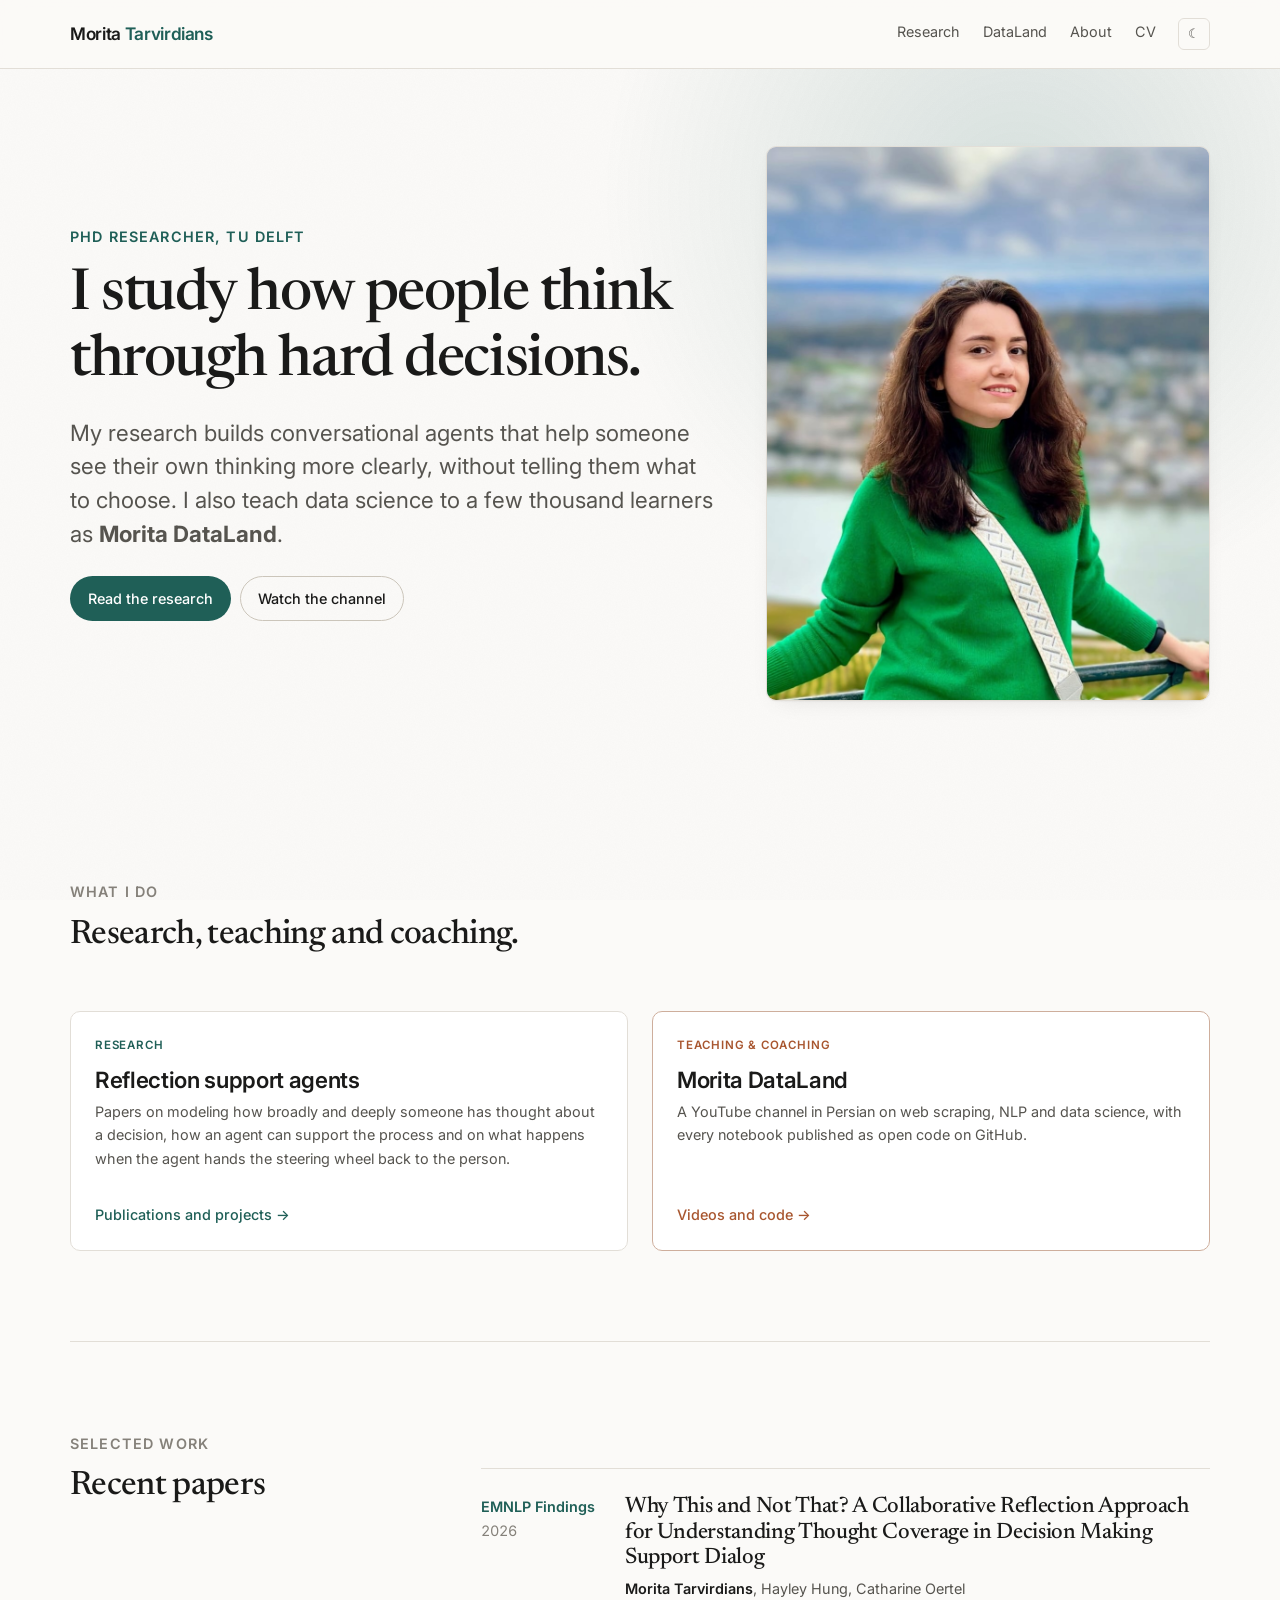
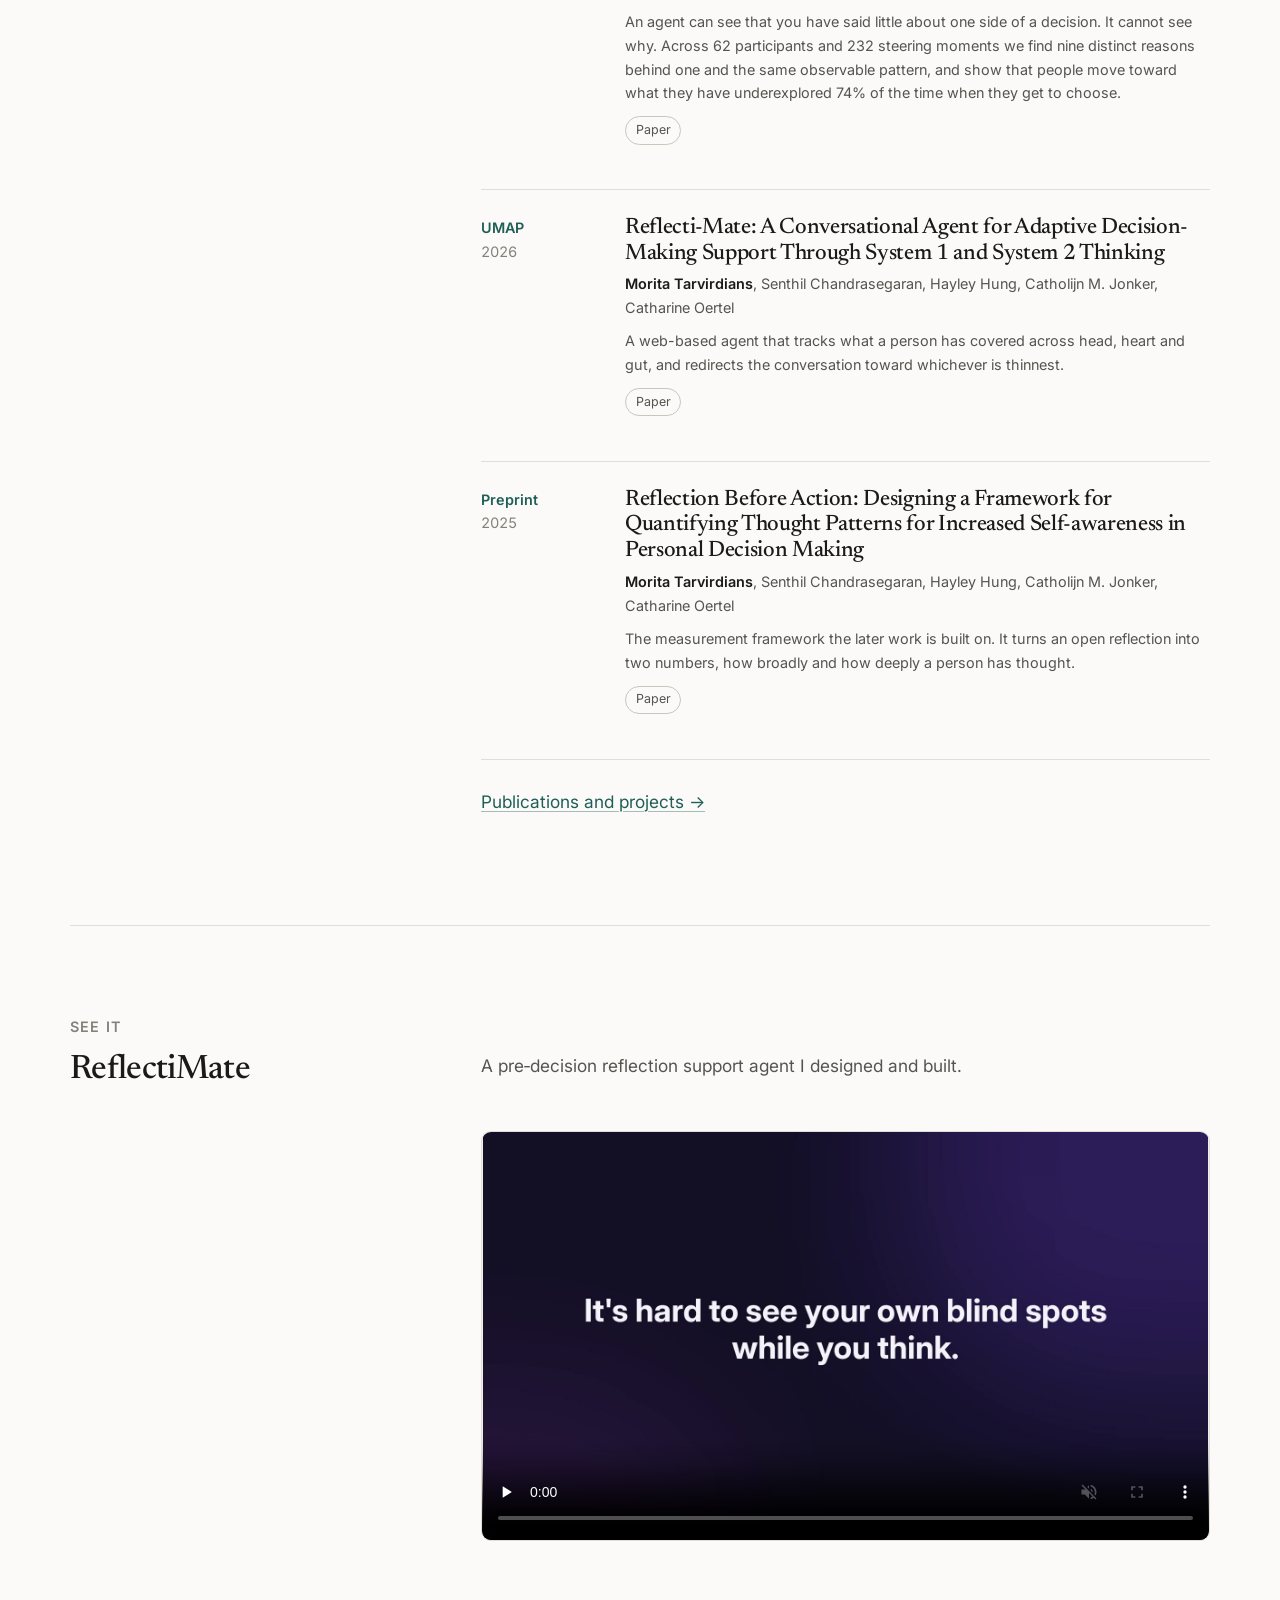
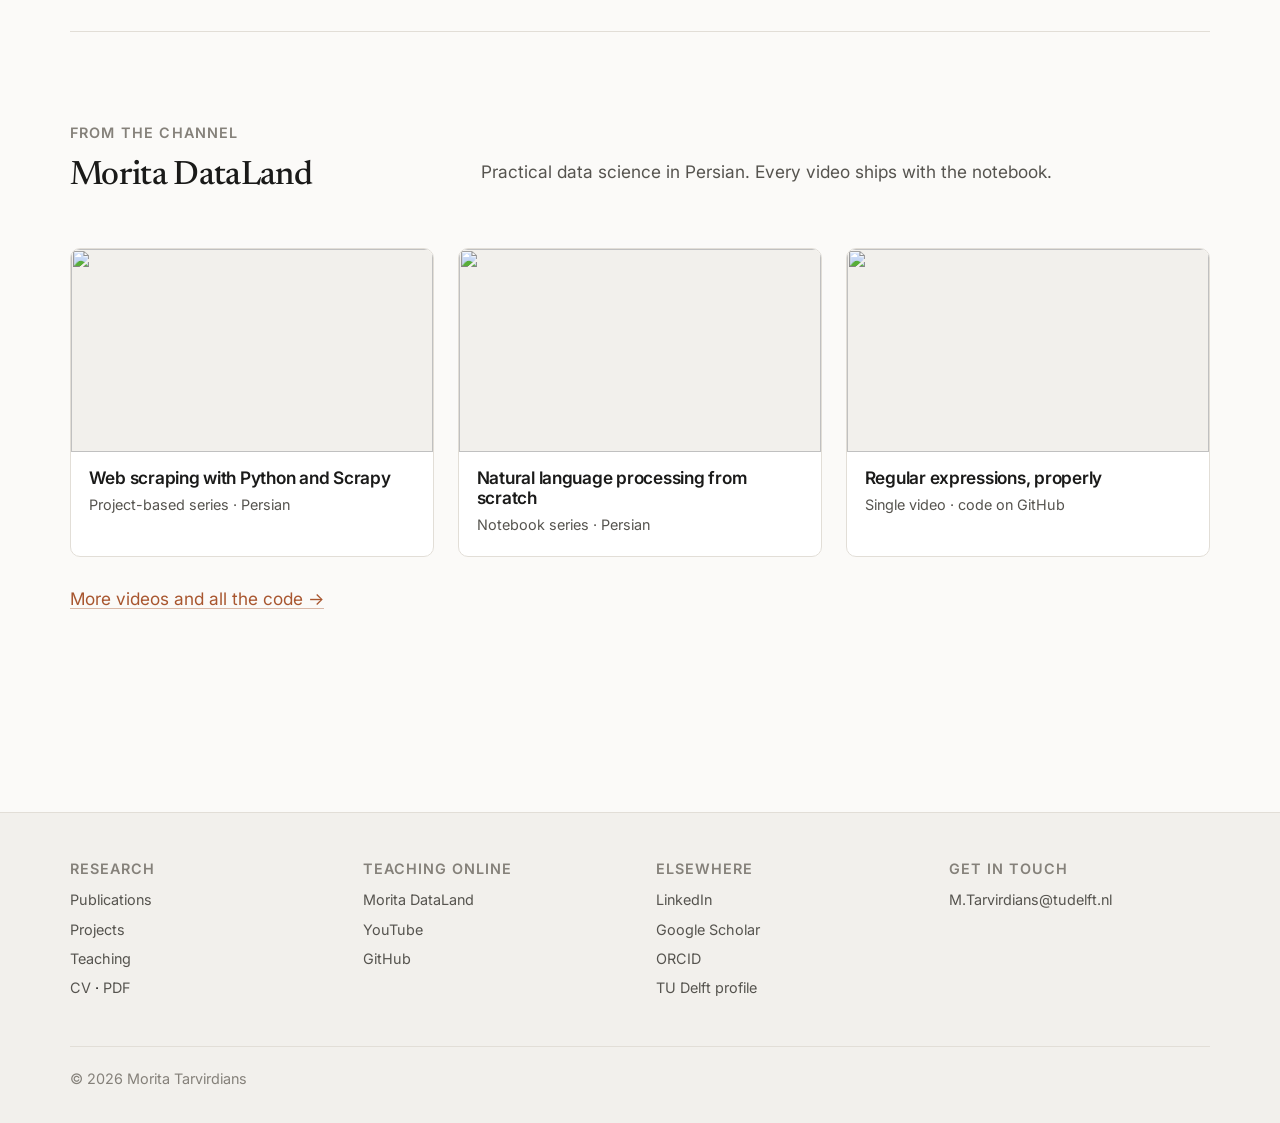
==== index.html @ df9be3af "fixed issues" ====
<!doctype html>
<html lang="en">
<head>
<meta charset="utf-8">
<meta name="viewport" content="width=device-width, initial-scale=1">
<title>Morita Tarvirdians — Researcher on AI and human reflection</title>
<meta name="description" content="Morita Tarvirdians is a PhD researcher at TU Delft studying how conversational AI can help people think through high-stakes personal decisions. She also teaches data science on YouTube as Morita DataLand.">
<link rel="canonical" href="https://moritatarvirdians.com/">
<meta name="theme-color" content="#1f5f57" media="(prefers-color-scheme: light)">
<meta name="theme-color" content="#14161a" media="(prefers-color-scheme: dark)">

<meta property="og:type" content="website">
<meta property="og:site_name" content="Morita Tarvirdians">
<meta property="og:title" content="Morita Tarvirdians — Researcher on AI and human reflection">
<meta property="og:description" content="PhD researcher at TU Delft on conversational AI for high-stakes personal decisions. Data science teacher on YouTube as Morita DataLand.">
<meta property="og:url" content="https://moritatarvirdians.com/">
<meta property="og:image" content="https://moritatarvirdians.com/assets/img/og-card.jpg">
<meta property="og:image:alt" content="Morita Tarvirdians">
<meta name="twitter:card" content="summary_large_image">
<meta name="twitter:site" content="@MDataland">

<link rel="preconnect" href="https://fonts.googleapis.com">
<link rel="preconnect" href="https://fonts.gstatic.com" crossorigin>
<link href="https://fonts.googleapis.com/css2?family=Inter:wght@400;500;600&family=Newsreader:ital,opsz,wght@0,6..72,400;0,6..72,500;1,6..72,400&display=swap" rel="stylesheet">
<link rel="stylesheet" href="/assets/css/style.css">
<link rel="icon" href="/assets/img/favicon.svg?v=3" type="image/svg+xml">
<!-- <link rel="alternate" type="application/rss+xml" title="Writing — Morita Tarvirdians" href="/feed.xml"> -->

<script type="application/ld+json">
{
  "@context": "https://schema.org",
  "@graph": [
    {
      "@type": "Person",
      "@id": "https://moritatarvirdians.com/#person",
      "name": "Morita Tarvirdians",
      "alternateName": ["Morita DataLand", "M. Tarvirdians"],
      "url": "https://moritatarvirdians.com/",
      "image": "https://moritatarvirdians.com/assets/img/portrait.jpg",
      "email": "mailto:M.Tarvirdians@tudelft.nl",
      "jobTitle": "PhD Researcher in Interactive Intelligence",
      "description": "PhD researcher at TU Delft studying how conversational AI can support human reflection during high-stakes personal decisions, and creator of the Morita DataLand data science channel.",
      "knowsAbout": [
        "Conversational agents",
        "Human-AI interaction",
        "Reflection support systems",
        "Decision-making support",
        "Natural language processing",
        "Affective computing",
        "Hybrid intelligence",
        "Data science education"
      ],
      "knowsLanguage": ["en", "fa", "hy", "tr", "nl"],
      "worksFor": {
        "@type": "CollegeOrUniversity",
        "name": "Delft University of Technology",
        "alternateName": "TU Delft",
        "url": "https://www.tudelft.nl/"
      },
      "affiliation": {
        "@type": "Organization",
        "name": "Hybrid Intelligence Centre",
        "url": "https://www.hybrid-intelligence-centre.nl/"
      },
      "alumniOf": [
        { "@type": "CollegeOrUniversity", "name": "University of Tabriz", "url": "https://www.tabrizu.ac.ir/en" }
      ],
      "sameAs": [
        "https://www.youtube.com/@MoritaDataLand",
        "https://github.com/MoritaDataLand",
        "https://nl.linkedin.com/in/morita-tarvirdians",
        "https://research.tudelft.nl/en/persons/morita-tarvirdians/",
        "https://www.hybrid-intelligence-centre.nl/who-is-who/morita-tarvirdians/",
        "https://arxiv.org/a/tarvirdians_m_1"
      ]
    },
    {
      "@type": "WebSite",
      "@id": "https://moritatarvirdians.com/#website",
      "url": "https://moritatarvirdians.com/",
      "name": "Morita Tarvirdians",
      "inLanguage": "en",
      "publisher": { "@id": "https://moritatarvirdians.com/#person" }
    },
    {
      "@type": "WebPage",
      "@id": "https://moritatarvirdians.com/#webpage",
      "url": "https://moritatarvirdians.com/",
      "name": "Morita Tarvirdians — Researcher on AI and human reflection",
      "isPartOf": { "@id": "https://moritatarvirdians.com/#website" },
      "about": { "@id": "https://moritatarvirdians.com/#person" }
    }
  ]
}
</script>
<script type="application/ld+json">
{
  "@context": "https://schema.org",
  "@type": "VideoObject",
  "name": "ReflectiMate: an agent that asks why, before it changes direction",
  "description": "A 72-second silent explainer. ReflectiMate notices which side of a decision a person has covered, asks what the gap means, and lets them choose where the conversation goes next.",
  "thumbnailUrl": "https://moritatarvirdians.com/assets/img/poster-icai-story.jpg",
  "contentUrl": "https://moritatarvirdians.com/assets/video/reflectimate-story.mp4",
  "uploadDate": "2026-11-13",
  "duration": "PT1M12S",
  "creator": { "@id": "https://moritatarvirdians.com/#person" }
}
</script>
</head>
<body>
<!-- #header -->
<a class="skip" href="#main">Skip to content</a>
<header class="site-head">
  <div class="wrap site-head__inner">
    <a class="brand notranslate" href="/" translate="no">Morita <span>Tarvirdians</span></a>
    <nav class="nav" aria-label="Primary">
      <a href="/research.html">Research</a>
      <a href="/videos.html">DataLand</a>
      <!-- <a href="/writing/">Writing</a> -->
      <!-- <a href="/coaching.html">Coaching</a> -->
      <a href="/about.html">About</a>
      <a href="/cv.html">CV</a>
    </nav>
    <!-- Language switcher (Google Translate), off until the translations are good enough.
    <div class="lang notranslate" role="group" aria-label="Language" translate="no">
      <button type="button" data-lang="en" lang="en" aria-pressed="true">EN</button>
      <button type="button" data-lang="fa" lang="fa" aria-pressed="false" title="فارسی (ترجمهٔ خودکار)">فا</button>
      <button type="button" data-lang="hy" lang="hy" aria-pressed="false" title="Հայերեն (ավտոմատ թարգմանություն)">Հայ</button>
    </div>
    <div id="gt" hidden></div>
    -->
    <button class="theme-toggle" type="button" aria-label="Switch theme">☾</button>
  </div>
</header>
<!-- /#header -->

<main id="main">

  <!-- ===== Hero ===== -->
  <section class="hero">
    <div class="wrap hero__grid">
      <div>
        <p class="eyebrow">PhD researcher, TU Delft</p>
        <h1>I study how people think through hard decisions.</h1>
        <p class="lede">
          My research builds conversational agents that help someone see their own thinking more clearly,
          without telling them what to choose. I also teach data science to a few thousand learners as
          <strong>Morita DataLand</strong>.
        </p>
        <div class="btn-row">
          <a class="btn btn--primary" href="/research.html">Read the research</a>
          <a class="btn btn--ghost" href="/videos.html">Watch the channel</a>
        </div>
      </div>
      <div class="portrait">
        <img src="/assets/img/portrait.jpg" alt="Morita Tarvirdians" width="1200" height="1500">
      </div>
    </div>
  </section>

  
  <!-- ===== Three strands ===== -->
  <section class="section wrap">
    <p class="kicker">What I do</p>
    <h2 class="prose">Research, teaching and coaching.</h2>
    <!-- <p class="prose muted">
      Research, teaching and coaching.
    </p> -->
    <div class="grid grid-3" style="margin-top:2.5rem">

      <article class="card">
        <p class="card__tag">Research</p>
        <h3>Reflection support agents</h3>
        <p>
          Papers on modeling how broadly and deeply someone has thought about a decision, how an agent can support the process and on what
          happens when the agent hands the steering wheel back to the person. 
        </p>
        <a class="card__link" href="/research.html">Publications and projects</a>
      </article>

      <article class="card card--warm tone-warm">
        <p class="card__tag">Teaching & Coaching</p>
        <h3>Morita DataLand</h3>
        <p>
          A YouTube channel in Persian on web scraping, NLP and data science,
          with every notebook published as open code on GitHub.
        </p>
        <a class="card__link" href="/videos.html">Videos and code</a>
      </article>

      <!-- <article class="card card--warm">
        <p class="card__tag">Coming in 2027</p>
        <h3>Reflective decision coaching</h3>
        <p>
          One-to-one work with people facing a decision that matters, using the same structure my research
          formalised. Currently taking names for a small first cohort.
        </p>
        <a class="card__link" href="/coaching.html">See what it is</a>
      </article> -->

    </div>
  </section>

  <!-- ===== Selected work ===== -->
  <section class="section wrap">
    <p class="kicker">Selected work</p>
    <h2 class="prose">Recent papers</h2>
    <ul class="pub-list" style="margin-top:2rem">

      <li class="pub">
        <div class="pub__meta"><span class="pub__venue">EMNLP Findings</span>2026</div>
        <div>
          <h3 class="pub__title"><a href="https://arxiv.org/abs/2608.17054">Why This and Not That? A Collaborative Reflection Approach for Understanding Thought Coverage in Decision Making Support Dialog</a></h3>
          <p class="pub__authors"><b>Morita Tarvirdians</b>, Hayley Hung, Catharine Oertel</p>
          <p class="pub__note">
            An agent can see that you have said little about one side of a decision. It cannot see why.
            Across 62 participants and 232 steering moments we find nine distinct reasons behind one and the
            same observable pattern, and show that people move toward what they have underexplored 74% of the
            time when they get to choose.
          </p>
          <p class="pub__links">
            <a class="chip" href="https://arxiv.org/abs/2608.17054">Paper</a>
            <!-- <a class="chip" href="#">PDF</a>
            <a class="chip" href="#">BibTeX</a> -->
          </p>
        </div>
      </li>

      <li class="pub">
        <div class="pub__meta"><span class="pub__venue">UMAP</span>2026</div>
        <div>
          <h3 class="pub__title"><a href="https://doi.org/10.1145/3774935.3806176">Reflecti-Mate: A Conversational Agent for Adaptive Decision-Making Support Through System 1 and System 2 Thinking</a></h3>
          <p class="pub__authors"><b>Morita Tarvirdians</b>, Senthil Chandrasegaran, Hayley Hung, Catholijn M. Jonker, Catharine Oertel</p>
          <p class="pub__note">
            A web-based agent that tracks what a person has covered across head, heart and gut, and redirects
            the conversation toward whichever is thinnest.
          </p>
          <p class="pub__links">
            <!-- <a class="chip" href="https://arxiv.org/abs/2605.22509">arXiv</a> -->
            <a class="chip" href="https://doi.org/10.1145/3774935.3806176">Paper</a>
            <!-- <a class="chip" href="https://research.tudelft.nl/en/publications/reflecti-mate-a-conversational-agent-for-adaptive-decision-making/">TU Delft</a>
            <a class="chip" href="#">BibTeX</a> -->
          </p>
        </div>
      </li>

      <li class="pub">
        <div class="pub__meta"><span class="pub__venue">Preprint</span>2025</div>
        <div>
          <h3 class="pub__title"><a href="https://arxiv.org/abs/2510.04364">Reflection Before Action: Designing a Framework for Quantifying Thought Patterns for Increased Self-awareness in Personal Decision Making</a></h3>
          <p class="pub__authors"><b>Morita Tarvirdians</b>, Senthil Chandrasegaran, Hayley Hung, Catholijn M. Jonker, Catharine Oertel</p>
          <p class="pub__note">
            The measurement framework the later work is built on. It turns an open reflection into two numbers,
            how broadly and how deeply a person has thought.
          </p>
          <p class="pub__links">
            <a class="chip" href="https://arxiv.org/abs/2510.04364">Paper</a>
            <!-- <a class="chip" href="https://www.alphaxiv.org/overview/2510.04364v1">Overview</a> -->
          </p>
        </div>
      </li>

    </ul>
    <p style="margin-top:1.75rem"><a href="/research.html">Publications and projects &rarr;</a></p>
  </section>

  <!-- ===== See it ===== -->
  <section class="section wrap">
    <p class="kicker">See it</p>
    <h2 class="prose">ReflectiMate</h2>
    <p class="prose muted">A pre&#8209;decision reflection support agent I designed and built.</p>
    <!-- <p class="prose muted">Seventy seconds, no sound needed.</p> -->
    <figure style="margin-top:2rem">
      <video src="/assets/video/reflectimate-story.mp4" poster="/assets/img/poster-icai-story.jpg" controls muted loop playsinline preload="none" style="width:100%;border-radius:var(--radius);border:1px solid var(--rule);display:block">
        Your browser cannot play this video.
      </video>
      <!-- <figcaption class="small muted" style="margin-top:.8rem">
        ReflectiMate notices which side of a decision you have covered, asks you what the gap means, and
        lets you choose where the conversation goes next. Silent, with on-screen text.
      </figcaption> -->
    </figure>
  </section>

  <!-- ===== From the channel ===== -->
  <section class="section wrap tone-warm">
    <p class="kicker">From the channel</p>
    <h2 class="prose">Morita DataLand</h2>
    <p class="prose muted">
      Practical data science in Persian. Every video ships with the notebook.
    </p>
    <div class="grid grid-3" style="margin-top:2.25rem">

      <a class="video-card" href="https://www.youtube.com/playlist?list=PLE_KQmLMvwwOze_b-ZLkGJzCzbejz_Yaz" target="_blank" rel="noopener">
        <div class="video-card__thumb"><img src="https://i.ytimg.com/vi/9xrJW8zGRhQ/hqdefault.jpg" alt="" width="480" height="360" loading="lazy"></div>
        <div class="video-card__body">
          <h3>Web scraping with Python and Scrapy</h3>
          <p>Project-based series &middot; Persian</p>
        </div>
      </a>

      <a class="video-card" href="https://www.youtube.com/playlist?list=PLE_KQmLMvwwNt9amp4jSxPN1Bjj3lpWRA" target="_blank" rel="noopener">
        <div class="video-card__thumb"><img src="https://i.ytimg.com/vi/VJUQdf6aYDU/hqdefault.jpg" alt="" width="480" height="360" loading="lazy"></div>
        <div class="video-card__body">
          <h3>Natural language processing from scratch</h3>
          <p>Notebook series &middot; Persian</p>
        </div>
      </a>

      <a class="video-card" href="https://www.youtube.com/watch?v=C97iqTcyWAE" target="_blank" rel="noopener">
        <div class="video-card__thumb"><img src="https://i.ytimg.com/vi/C97iqTcyWAE/hqdefault.jpg" alt="" width="480" height="360" loading="lazy"></div>
        <div class="video-card__body">
          <h3>Regular expressions, properly</h3>
          <p>Single video &middot; code on GitHub</p>
        </div>
      </a>

    </div>
    <p style="margin-top:1.75rem"><a href="/videos.html">More videos and all the code &rarr;</a></p>
  </section>

  <!-- ===== Newsletter ===== -->
  <!-- <section class="section wrap">
    <div class="band">
      <div class="prose">
        <h2 style="margin-top:0">One letter a month</h2>
        <p class="muted">
          What I am reading, what the current study is turning up, and one thing I have changed my mind about.
          Written for people who care about how thinking works, whether or not they read papers.
        </p>
        <form class="form-row" action="REPLACE_WITH_YOUR_FORM_ENDPOINT" method="post">
          <label class="visually-hidden" for="email">Email address</label>
          <input id="email" name="email" type="email" required placeholder="you@example.com" autocomplete="email">
          <button class="btn btn--primary" type="submit">Subscribe</button>
        </form>
        <p class="form-note">No more than twelve emails a year. Unsubscribe in one click.</p>
      </div>
    </div>
  </section> -->

</main>

<!-- #footer -->
<footer class="site-foot">
  <div class="wrap">
    <div class="foot-grid">
      <div>
        <h4>Research</h4>
        <ul>
          <li><a href="/research.html">Publications</a></li>
          <li><a href="/research.html#projects">Projects</a></li>
          <li><a href="/research.html#teaching">Teaching</a></li>
          <li><a href="/cv.html">CV</a> &middot; <a href="/assets/files/morita-tarvirdians-cv.pdf">PDF</a></li>
        </ul>
      </div>
      <div>
        <h4>Teaching online</h4>
        <ul>
          <li><a href="/videos.html">Morita DataLand</a></li>
          <li><a href="https://www.youtube.com/@MoritaDataLand" rel="me">YouTube</a></li>
          <li><a href="https://github.com/MoritaDataLand" rel="me">GitHub</a></li>
        </ul>
      </div>
      <div>
        <h4>Elsewhere</h4>
        <ul>
          <li><a href="https://nl.linkedin.com/in/morita-tarvirdians" rel="me">LinkedIn</a></li>
          <li><a href="https://scholar.google.com/citations?user=-nHTyVwAAAAJ&hl=en" rel="me">Google Scholar</a></li>
          <li><a href="https://orcid.org/0000-0003-4246-0016" rel="me">ORCID</a></li>
          <li><a href="https://research.tudelft.nl/en/persons/morita-tarvirdians/" rel="me">TU&nbsp;Delft profile</a></li>
        </ul>
      </div>
      <div>
        <h4>Get in touch</h4>
        <ul>
          <li><a href="mailto:M.Tarvirdians@tudelft.nl">M.Tarvirdians@tudelft.nl</a></li>
          <!-- <li><a href="/coaching.html#waitlist">Coaching waitlist</a></li> -->
        </ul>
      </div>
    </div>
    <div class="colophon">
      <span>&copy; 2026 Morita Tarvirdians</span>
      <!-- <span>Built as plain HTML and CSS. <a href="https://github.com/MoritaDataLand">Source</a></span> -->
    </div>
  </div>
</footer>
<script src="/assets/js/main.js" defer></script>
<!-- /#footer -->
</body>
</html>
---- assets/css/style.css ----
/* ==========================================================================
   Morita Tarvirdians — personal site
   Single stylesheet. No framework, no build step.
   Edit the tokens in :root to restyle the whole site.
   ========================================================================== */

/* ---------- 1. Design tokens (light) ---------- */
:root {
  /* Type */
  --font-sans: "Inter", "Vazirmatn", "Noto Sans Armenian", ui-sans-serif, system-ui, -apple-system, "Segoe UI", Roboto, Helvetica, Arial, sans-serif;
  --font-serif: "Newsreader", "Vazirmatn", "Noto Serif Armenian", ui-serif, Georgia, "Times New Roman", serif;
  --font-mono: ui-monospace, SFMono-Regular, "SF Mono", Menlo, Consolas, monospace;

  /* Scale */
  --step--1: clamp(0.83rem, 0.8rem + 0.15vw, 0.9rem);
  --step-0:  clamp(1rem, 0.96rem + 0.2vw, 1.08rem);
  --step-1:  clamp(1.2rem, 1.12rem + 0.4vw, 1.4rem);
  --step-2:  clamp(1.45rem, 1.3rem + 0.75vw, 1.85rem);
  --step-3:  clamp(1.8rem, 1.5rem + 1.4vw, 2.6rem);
  --step-4:  clamp(2.2rem, 1.6rem + 2.6vw, 3.6rem);

  /* Color */
  --bg:          #fbfaf8;
  --bg-raised:   #ffffff;
  --bg-sunken:   #f2f0ec;
  --ink:         #1a1a19;
  --ink-muted:   #56544f;
  --ink-faint:   #85817a;
  --rule:        #e2ded7;
  --rule-strong: #cbc5ba;

  --accent:      #1f5f57;   /* deep teal: reads academic, not corporate */
  --accent-soft: #e4f0ed;
  --accent-ink:  #133b36;

  --warm:        #a8562f;   /* used sparingly for the personal / coaching strand */
  --warm-soft:   #f7ebe4;
  --warm-ink:    #6e3519;

  /* Space */
  --gap: 1rem;
  --pad-block: clamp(3rem, 7vw, 6rem);
  --measure: 68ch;
  --wide: 1140px;
  --radius: 10px;
  --shadow: 0 1px 2px rgba(26,26,25,.04), 0 8px 24px -12px rgba(26,26,25,.12);
}

/* ---------- 2. Dark mode ---------- */
/* System preference, unless the visitor explicitly chose light. */
@media (prefers-color-scheme: dark) {
  :root:not([data-theme="light"]) {
    --bg:          #14161a;
    --bg-raised:   #1c1f24;
    --bg-sunken:   #101216;
    --ink:         #eceae5;
    --ink-muted:   #a9a69f;
    --ink-faint:   #7b7871;
    --rule:        #2b2f36;
    --rule-strong: #3d434c;
    --accent:      #6fc2b3;
    --accent-soft: #16302c;
    --accent-ink:  #b4e0d6;
    --warm:        #dc9067;
    --warm-soft:   #2e2019;
    --warm-ink:    #f0c2a6;
    --shadow: 0 1px 2px rgba(0,0,0,.3), 0 8px 24px -12px rgba(0,0,0,.6);
  }
}
/* Explicit dark choice wins in both directions. */
:root[data-theme="dark"] {
  --bg:          #14161a;
  --bg-raised:   #1c1f24;
  --bg-sunken:   #101216;
  --ink:         #eceae5;
  --ink-muted:   #a9a69f;
  --ink-faint:   #7b7871;
  --rule:        #2b2f36;
  --rule-strong: #3d434c;
  --accent:      #6fc2b3;
  --accent-soft: #16302c;
  --accent-ink:  #b4e0d6;
  --warm:        #dc9067;
  --warm-soft:   #2e2019;
  --warm-ink:    #f0c2a6;
  --shadow: 0 1px 2px rgba(0,0,0,.3), 0 8px 24px -12px rgba(0,0,0,.6);
}

/* ---------- 3. Reset ---------- */
*, *::before, *::after { box-sizing: border-box; }
html { -webkit-text-size-adjust: 100%; scroll-behavior: smooth; }
@media (prefers-reduced-motion: reduce) {
  html { scroll-behavior: auto; }
  *, *::before, *::after { animation-duration: .01ms !important; transition-duration: .01ms !important; }
}
body {
  margin: 0;
  background: var(--bg);
  color: var(--ink);
  font-family: var(--font-sans);
  font-size: var(--step-0);
  line-height: 1.65;
  -webkit-font-smoothing: antialiased;
  text-rendering: optimizeLegibility;
}
img, svg, video { max-width: 100%; height: auto; display: block; }
figure { margin: 0; }
/* With preload="none" the browser knows nothing about the video until it is clicked; hold
   its 16:9 box so the poster does not load into a 300×150 placeholder and shift the page. */
figure > video { aspect-ratio: 16 / 9; background: var(--bg-sunken); }
h1, h2, h3, h4 { line-height: 1.15; margin: 0 0 .5em; font-weight: 600; letter-spacing: -0.015em; }
h1 { font-size: var(--step-4); }
h2 { font-size: var(--step-3); font-family: var(--font-serif); font-weight: 500; letter-spacing: -0.02em; }
h3 { font-size: var(--step-1); }
p, ul, ol { margin: 0 0 1.1em; }
/* Underlines start soft and firm up on hover, so links read without shouting. */
a {
  color: var(--accent); text-underline-offset: 3px; text-decoration-thickness: 1px;
  text-decoration-color: color-mix(in srgb, currentColor 40%, transparent);
  transition: color .15s ease, text-decoration-color .15s ease, text-underline-offset .15s ease;
}
a:hover { color: var(--accent-ink); text-decoration-color: currentColor; text-underline-offset: 5px; }
:focus-visible { outline: 2px solid var(--accent); outline-offset: 3px; border-radius: 3px; }
hr { border: 0; border-top: 1px solid var(--rule); margin: var(--pad-block) 0; }
::selection { background: var(--accent-soft); color: var(--accent-ink); }

/* ---------- 4. Layout ---------- */
.wrap { width: min(100% - 2.5rem, var(--wide)); margin-inline: auto; }
.prose { max-width: var(--measure); }
.section { padding-block: var(--pad-block); }
.section + .section { border-top: 1px solid var(--rule); }
.stack > * + * { margin-top: var(--gap); }

/* Two strands, two colours: teal for research, terracotta for the personal and teaching
   side. Put .tone-warm on <main> or a section and everything accent-coloured follows. */
.tone-warm { --accent: var(--warm); --accent-soft: var(--warm-soft); --accent-ink: var(--warm-ink); }

/* Paper grain behind everything, so the page is not one flat slab of colour. */
body::before {
  content: ""; position: fixed; inset: 0; z-index: -1; pointer-events: none; opacity: .05;
  background-image: url("data:image/svg+xml,%3Csvg xmlns='http://www.w3.org/2000/svg' width='160' height='160'%3E%3Cfilter id='n'%3E%3CfeTurbulence type='fractalNoise' baseFrequency='.85' numOctaves='3' stitchTiles='stitch'/%3E%3CfeColorMatrix values='0 0 0 0 .5 0 0 0 0 .5 0 0 0 0 .5 0 0 0 1 0'/%3E%3C/filter%3E%3Crect width='100%25' height='100%25' filter='url(%23n)'/%3E%3C/svg%3E");
}

/* Sections ease in as they scroll into view. CSS only; browsers without scroll-driven
   animations, and visitors who prefer reduced motion, just see the page. */
@media (prefers-reduced-motion: no-preference) {
  @supports (animation-timeline: view()) {
    main > .section {
      animation: rise linear both;
      animation-timeline: view();
      animation-range: entry 0% entry 35%;
    }
  }
}
@keyframes rise { from { opacity: 0; transform: translateY(1.5rem); } }

/* Editorial split: on wide screens, section headings sit in a left rail and the
   content fills the right column, so the page reads full width while lines stay
   near a comfortable measure. Pure placement, no extra markup:
   - "kicker + h2 + content" sections
   - prose blocks that alternate h2 and paragraphs
   Card grids and bands span both columns beneath the heading row. */
@media (min-width: 960px) {
  section.section:has(> .kicker),
  section.section > .prose:not(.band):has(> h2) {
    display: grid; column-gap: clamp(2.5rem, 5vw, 4.5rem); row-gap: 0;
    grid-template-columns: minmax(0, 1fr) minmax(0, 2.1fr);
    max-width: none;
  }
  section.section:has(> .kicker) > *,
  section.section > .prose:has(> h2) > * { grid-column: 2; max-width: var(--measure); }
  section.section:has(> .kicker) > :is(.kicker, h2),
  section.section > .prose:has(> h2) > h2 { grid-column: 1; max-width: none; }
  section.section:has(> .kicker) > h2,
  section.section > .prose:has(> h2) > h2 { grid-row: span 3; align-self: start; font-size: clamp(1.7rem, 1.3rem + 1vw, 2.25rem); line-height: 1.1; }
  section.section:has(> .kicker) > h2 + :not(.grid, .band, .photo-strip) { margin-top: 0 !important; }
  /* No h2: whatever sits beside the kicker starts level with it. */
  section.section:has(> .kicker):not(:has(> h2)) > .kicker + * { margin-top: 0 !important; }
  /* A heading followed straight away by a full-width grid has nothing to sit beside, so the
     split would leave it squeezed into the rail with the right column empty. Stack it instead. */
  section.section:has(> .kicker):has(> h2 + :is(.grid, .band, .photo-strip)) > h2 {
    grid-column: 1 / -1; grid-row: auto; max-width: var(--measure);
  }
  section.section:has(> .kicker) > figure { max-width: none; }
  section.section > .prose > h2:not(:first-child),
  section.section > .prose > h2:not(:first-child) + * { margin-top: 2.25rem; }
  section.section:has(> .kicker) > :is(.grid, .band, .photo-strip) { grid-column: 1 / -1; max-width: none; }
  /* A note after a full-width grid has nothing to sit beside either, so it starts at the left edge. */
  section.section:has(> .kicker) > :is(.grid, .band, .photo-strip) ~ :not(.grid, .band, .photo-strip) { grid-column: 1 / -1; }
  section.section:has(> .kicker) .pub__note { max-width: none; }
}
.grid { display: grid; gap: 1.5rem; }
.grid + p { margin-top: 2rem; }
.grid-3 { grid-template-columns: repeat(auto-fit, minmax(min(100%, 15rem), 1fr)); }
.grid-2 { grid-template-columns: repeat(auto-fit, minmax(min(100%, 26rem), 1fr)); }
.skip {
  position: absolute; left: -9999px; top: 0; z-index: 100;
  background: var(--accent); color: #fff; padding: .7rem 1.1rem; border-radius: 0 0 var(--radius) 0;
}
.skip:focus { left: 0; }

/* ---------- 5. Header + nav ---------- */
.site-head {
  position: sticky; top: 0; z-index: 50;
  background: color-mix(in srgb, var(--bg) 88%, transparent);
  backdrop-filter: saturate(180%) blur(10px);
  border-bottom: 1px solid var(--rule);
}
.site-head__inner {
  display: flex; align-items: center; gap: .75rem; padding-block: .8rem;
}
.brand {
  font-weight: 600; font-size: var(--step-0); letter-spacing: -0.02em;
  color: var(--ink); text-decoration: none; white-space: nowrap;
  margin-inline-end: auto;
}
.brand span { color: var(--accent); }
.nav { display: flex; align-items: center; gap: .25rem; flex-wrap: wrap; }
.nav a {
  color: var(--ink-muted); text-decoration: none; font-size: var(--step--1);
  padding: .45rem .6rem; border-radius: 6px; white-space: nowrap;
}
.nav a:hover { color: var(--ink); background: var(--bg-sunken); }
.nav a[aria-current="page"] { color: var(--ink); font-weight: 600; }
/* Hover draws a line in from the left; the current page keeps it, in the accent. */
.nav a::after {
  content: ""; display: block; height: 2px; background: var(--rule-strong);
  margin-top: 2px; border-radius: 2px;
  transform: scaleX(0); transform-origin: left; transition: transform .2s ease;
}
.nav a:hover::after { transform: scaleX(1); }
.nav a[aria-current="page"]::after { background: var(--accent); transform: scaleX(1); }
.theme-toggle {
  background: none; border: 1px solid var(--rule); color: var(--ink-muted);
  border-radius: 6px; width: 2rem; height: 2rem; cursor: pointer;
  display: grid; place-items: center; padding: 0; flex: none;
}
.theme-toggle:hover { color: var(--ink); border-color: var(--rule-strong); }

/* Language switcher: a small segmented control beside the theme toggle. */
.lang {
  display: flex; flex: none; border: 1px solid var(--rule); border-radius: 6px; padding: 2px; gap: 2px;
}
.lang button {
  background: none; border: 0; border-radius: 4px; cursor: pointer;
  font: inherit; font-size: .78rem; font-weight: 500; line-height: 1;
  color: var(--ink-faint); padding: .4rem .5rem; min-width: 2rem;
}
.lang button:hover { color: var(--ink); background: var(--bg-sunken); }
.lang button[aria-pressed="true"] { color: var(--ink); background: var(--bg-sunken); font-weight: 600; }

/* Keep Google's widget invisible: we drive it from the switcher above. */
iframe.skiptranslate, .goog-te-banner-frame, #goog-gt-tt, .goog-te-balloon-frame,
.VIpgJd-ZVi9od-ORHb-OEVmcd, .VIpgJd-ZVi9od-aZ2wEe-wOHMyf { display: none !important; }
body { top: 0 !important; }
font font { background: none !important; box-shadow: none !important; }

/* Persian: no italics or Latin tracking, and no drop cap. */
:root[data-lang="fa"] :is(h1, h2, h3, h4, .pullquote, .timeline .yr, .eyebrow, .kicker) {
  font-style: normal; letter-spacing: 0; text-transform: none;
}
:root[data-lang="fa"] body { line-height: 1.9; }
:root[data-lang="fa"] .dropcap::first-letter {
  float: none; font-size: inherit; line-height: inherit; padding: 0; color: inherit; font-family: inherit;
}

/* Narrow screens: brand and toggle on one row, nav scrolls horizontally beneath. */
@media (max-width: 640px) {
  .site-head__inner { flex-wrap: wrap; row-gap: .35rem; padding-block: .65rem .5rem; }
  .nav {
    order: 3; width: 100%; flex-wrap: nowrap; overflow-x: auto;
    scrollbar-width: none; -ms-overflow-style: none;
    margin-inline: -.6rem; padding-inline: .6rem;
  }
  .nav::-webkit-scrollbar { display: none; }
  .nav a { padding-inline: .55rem; }
}

/* ---------- 6. Hero ---------- */
.hero { padding-block: clamp(2.5rem, 6vw, 5rem) var(--pad-block); position: relative; isolation: isolate; overflow: hidden; }
/* A soft wash of the page's accent behind the hero. */
.hero::before {
  content: ""; position: absolute; z-index: -1; pointer-events: none;
  width: min(70vw, 52rem); aspect-ratio: 1; top: -40%; right: -12%;
  background: radial-gradient(closest-side, color-mix(in srgb, var(--accent) 16%, transparent), transparent);
}
.hero__grid {
  display: grid; gap: clamp(1.5rem, 4vw, 3.5rem); align-items: center;
  grid-template-columns: minmax(0, 1fr);
}
@media (min-width: 780px) { .hero__grid { grid-template-columns: minmax(0, 1.45fr) minmax(0, 1fr); } }
.eyebrow {
  font-size: var(--step--1); letter-spacing: .08em; text-transform: uppercase;
  color: var(--accent); font-weight: 600; margin-bottom: .9rem;
}
.hero h1 { font-family: var(--font-serif); font-weight: 500; letter-spacing: -0.025em; margin-bottom: .35em; }
.hero .pill { margin-bottom: 1.2rem; }
.lede { font-size: var(--step-1); color: var(--ink-muted); max-width: 46ch; line-height: 1.5; }
/* Single-column heroes (no portrait): title and lede share one width so their edges line up. */
.hero > .wrap:not(.hero__grid) > :is(h1, .lede) { max-width: 52rem; }
/* About keeps its grid wrapper with the portrait commented out; treat that as single-column. */
.hero__grid:has(> :only-child) { grid-template-columns: minmax(0, 1fr); }
/* On wide screens those heroes split: eyebrow and title on the left, lede and buttons on the
   right, so the band reads full width instead of leaving the right half empty. */
@media (min-width: 960px) {
  .hero > .wrap:not(.hero__grid, .prose),
  .hero__grid > :only-child {
    display: grid; column-gap: clamp(2.5rem, 5vw, 4.5rem);
    grid-template-columns: minmax(0, 1fr) minmax(0, 1fr);
    grid-auto-rows: auto; align-items: start;
  }
  .hero > .wrap:not(.hero__grid, .prose) > *,
  .hero__grid > :only-child > * { grid-column: 2; max-width: none; }
  .hero > .wrap:not(.hero__grid, .prose) > :is(.eyebrow, .pill),
  .hero__grid > :only-child > :is(.eyebrow, .pill) { grid-column: 1 / -1; justify-self: start; }
  .hero > .wrap:not(.hero__grid, .prose) > h1,
  .hero__grid > :only-child > h1 { grid-column: 1; grid-row: 2 / span 2; margin-bottom: 0; }
  .hero > .wrap:not(.hero__grid, .prose) > .lede,
  .hero__grid > :only-child > .lede { grid-row: 2; padding-top: .45em; }
  .hero > .wrap:not(.hero__grid, .prose) > .btn-row,
  .hero__grid > :only-child > .btn-row { grid-row: 3; }
  /* Nothing for the right column (e.g. lede commented out): let the title take the full band. */
  .hero > .wrap:not(.hero__grid, .prose):not(:has(> .lede, > .btn-row)) > h1,
  .hero__grid > :only-child:not(:has(> .lede, > .btn-row)) > h1 { grid-column: 1 / -1; grid-row: auto; max-width: none; }
}
.portrait {
  border-radius: var(--radius); overflow: hidden; background: var(--bg-sunken);
  aspect-ratio: 4 / 5; box-shadow: var(--shadow); border: 1px solid var(--rule);
}
.portrait img { width: 100%; height: 100%; object-fit: cover; }

/* ---------- 7. Buttons + link rows ---------- */
.btn-row { display: flex; flex-wrap: wrap; gap: .6rem; margin-top: 1.6rem; }
.btn {
  display: inline-flex; align-items: center; gap: .45rem;
  padding: .62rem 1.05rem; border-radius: 100px; font-size: var(--step--1);
  font-weight: 500; text-decoration: none; border: 1px solid transparent; cursor: pointer;
  transition: background-color .15s ease, border-color .15s ease, color .15s ease;
}
.btn--primary { background: var(--accent); color: #fff; }
.btn--primary:hover { background: var(--accent-ink); color: #fff; }
:root[data-theme="dark"] .btn--primary, .btn--primary { }
@media (prefers-color-scheme: dark) {
  :root:not([data-theme="light"]) .btn--primary { color: #0f1114; }
  :root:not([data-theme="light"]) .btn--primary:hover { background: var(--accent-ink); color: #0f1114; }
}
:root[data-theme="dark"] .btn--primary { color: #0f1114; }
:root[data-theme="dark"] .btn--primary:hover { background: var(--accent-ink); color: #0f1114; }
.btn--ghost { border-color: var(--rule-strong); color: var(--ink); }
.btn--ghost:hover { border-color: var(--ink-muted); background: var(--bg-sunken); color: var(--ink); }

/* ---------- 8. Cards ---------- */
.card {
  background: var(--bg-raised); border: 1px solid var(--rule);
  border-radius: var(--radius); padding: 1.5rem; display: flex; flex-direction: column;
}
.card h3 { margin-bottom: .4rem; }
.card p { color: var(--ink-muted); font-size: var(--step--1); flex: 1 1 auto; }
.card p.card__tag, .card__tag {
  flex: 0 0 auto;                 /* must not absorb the card's spare height */
  font-size: .72rem; letter-spacing: .07em; text-transform: uppercase; font-weight: 600;
  color: var(--accent); margin-bottom: .8rem;
}
.card h3 { flex: 0 0 auto; }
.card--warm { border-color: color-mix(in srgb, var(--warm) 35%, var(--rule)); }
.card--warm .card__tag { color: var(--warm); }
.card__link { font-size: var(--step--1); font-weight: 500; margin-top: 1rem; text-decoration: none; }
.card__link::after { content: " \2192"; }

/* ---------- 9. Publications ---------- */
.pub-list { list-style: none; padding: 0; margin: 0; }
.pub {
  padding-block: 1.6rem; border-top: 1px solid var(--rule);
  display: grid; gap: .35rem 1.5rem;
  grid-template-columns: minmax(0, 1fr);
}
@media (min-width: 720px) { .pub { grid-template-columns: 7.5rem minmax(0, 1fr); } }
.pub:last-child { border-bottom: 1px solid var(--rule); }
.pub__meta { font-size: var(--step--1); color: var(--ink-faint); font-variant-numeric: tabular-nums; }
.pub__venue { display: block; font-weight: 600; color: var(--accent); }
.pub__title { font-size: var(--step-1); font-family: var(--font-serif); font-weight: 500; margin: 0 0 .3rem; }
.pub__title a { color: var(--ink); text-decoration: none; }
.pub__title a:hover { color: var(--accent); text-decoration: underline; }
.pub__authors { font-size: var(--step--1); color: var(--ink-muted); margin: 0 0 .6rem; }
.pub__authors b { color: var(--ink); font-weight: 600; }
.pub__note { font-size: var(--step--1); color: var(--ink-muted); margin: 0 0 .7rem; max-width: 62ch; }
.pub__role { margin: .35rem 0 .5rem; font-size: .95rem; }
.pub__step {
  display: inline-block; margin-right: .5rem; padding: .05rem .5rem;
  border: 1px solid currentColor; border-radius: 999px;
  font-size: .72rem; letter-spacing: .06em; text-transform: uppercase; opacity: .8;
}
.pub__links { display: flex; flex-wrap: wrap; gap: .4rem; }
.chip {
  font-size: .78rem; padding: .18rem .6rem; border: 1px solid var(--rule-strong);
  border-radius: 100px; text-decoration: none; color: var(--ink-muted);
}
.chip:hover { border-color: var(--accent); color: var(--accent); }

/* ---------- 10. Video cards ---------- */
.video-card {
  display: block; text-decoration: none; color: inherit;
  border: 1px solid var(--rule); border-radius: var(--radius); overflow: hidden;
  background: var(--bg-raised); transition: border-color .15s ease, transform .15s ease;
}
.video-card:hover { border-color: var(--rule-strong); transform: translateY(-2px); color: inherit; }
.video-card__thumb { aspect-ratio: 16 / 9; background: var(--bg-sunken); position: relative; }
.video-card__thumb img { width: 100%; height: 100%; object-fit: cover; }
.video-card__body { padding: 1rem 1.1rem 1.2rem; }
.video-card__body h3 { font-size: var(--step-0); margin-bottom: .3rem; }
.video-card__body p { font-size: var(--step--1); color: var(--ink-muted); margin: 0; }

/* ---------- 11. Newsletter / CTA band ---------- */
.band {
  background: var(--bg-sunken); border: 1px solid var(--rule);
  border-radius: var(--radius); padding: clamp(1.5rem, 4vw, 2.75rem);
}
.band--warm { background: var(--warm-soft); border-color: color-mix(in srgb, var(--warm) 30%, var(--rule)); }
.form-row { display: flex; flex-wrap: wrap; gap: .6rem; margin-top: 1.2rem; }
.form-row input[type="email"] {
  flex: 1 1 16rem; padding: .62rem .9rem; border-radius: 100px;
  border: 1px solid var(--rule-strong); background: var(--bg-raised); color: var(--ink);
  font: inherit; font-size: var(--step--1);
}
.form-note { font-size: .8rem; color: var(--ink-faint); margin-top: .7rem; }

/* ---------- 12. Misc content ---------- */
.kicker { font-size: var(--step--1); color: var(--ink-faint); text-transform: uppercase; letter-spacing: .08em; font-weight: 600; margin-bottom: .8rem; }
.pill {
  display: inline-block; font-size: .75rem; font-weight: 600; letter-spacing: .05em;
  text-transform: uppercase; padding: .2rem .65rem; border-radius: 100px;
  background: var(--accent-soft); color: var(--accent-ink);
}
.pill--warm { background: var(--warm-soft); color: var(--warm); }
.timeline { list-style: none; padding: 0; margin: 0; }
.timeline li { display: grid; gap: .1rem 1.5rem; padding-block: .9rem; border-top: 1px solid var(--rule); }
@media (min-width: 640px) { .timeline li { grid-template-columns: 8rem minmax(0, 1fr); } }
.timeline b { font-weight: 600; }
.timeline .yr { color: var(--ink-faint); font-family: var(--font-serif); font-style: italic; font-variant-numeric: oldstyle-nums proportional-nums; }

/* Editorial details */
.pullquote {
  margin: 2rem 0; padding-block: .2rem; padding-inline-start: 1.4rem; border-inline-start: 2px solid var(--accent);
  font-family: var(--font-serif); font-style: italic; font-size: var(--step-2);
  line-height: 1.3; letter-spacing: -0.01em; color: var(--ink);
}
.pullquote p { margin: 0; }
.dropcap::first-letter {
  float: inline-start; font-family: var(--font-serif); font-weight: 500; color: var(--accent);
  font-size: 3.6em; line-height: .82; padding-top: .06em; padding-inline-end: .12em;
}
.timeline span.det { color: var(--ink-muted); font-size: var(--step--1); }
.faq { border-top: 1px solid var(--rule); padding-block: 1.25rem; }
.faq:last-of-type { border-bottom: 1px solid var(--rule); }
.faq h3 { font-size: var(--step-0); margin-bottom: .35rem; }
.faq p { color: var(--ink-muted); margin: 0; max-width: var(--measure); }
.photo-strip { display: grid; grid-template-columns: repeat(auto-fit, minmax(min(100%, 11rem), 1fr)); gap: .75rem; }
.photo-strip figure { margin: 0; }
.photo-strip img, .photo-strip .ph { border-radius: var(--radius); aspect-ratio: 1; object-fit: cover; width: 100%; }
.photo-strip figcaption { font-size: .8rem; color: var(--ink-faint); margin-top: .4rem; }

/* Placeholder blocks — replace with real images, then delete this rule. */
.ph {
  background: repeating-linear-gradient(45deg, var(--bg-sunken), var(--bg-sunken) 10px, var(--bg-raised) 10px, var(--bg-raised) 20px);
  border: 1px dashed var(--rule-strong); display: grid; place-items: center;
  color: var(--ink-faint); font-size: .78rem; text-align: center; padding: 1rem;
  border-radius: var(--radius); width: 100%; height: 100%;
}

/* ---------- 13. Footer ---------- */
.site-foot {
  border-top: 1px solid var(--rule); background: var(--bg-sunken);
  padding-block: 3rem 2rem; margin-top: var(--pad-block); font-size: var(--step--1);
}
.foot-grid { display: grid; gap: 2rem; grid-template-columns: repeat(auto-fit, minmax(min(100%, 12rem), 1fr)); }
.foot-grid h4 { font-size: var(--step--1); text-transform: uppercase; letter-spacing: .07em; color: var(--ink-faint); margin-bottom: .7rem; }
.foot-grid ul { list-style: none; padding: 0; margin: 0; }
.foot-grid li { margin-bottom: .35rem; }
.foot-grid a { color: var(--ink-muted); text-decoration: none; }
.foot-grid a:hover { color: var(--accent); text-decoration: underline; }
.colophon { margin-top: 2.5rem; padding-top: 1.25rem; border-top: 1px solid var(--rule); color: var(--ink-faint); display: flex; flex-wrap: wrap; gap: .5rem 1.5rem; justify-content: space-between; }

/* ---------- 14. Utilities ---------- */
.center { text-align: center; }
.muted { color: var(--ink-muted); }
.small { font-size: var(--step--1); }
.mt-0 { margin-top: 0; }
.mb-0 { margin-bottom: 0; }
.visually-hidden {
  position: absolute; width: 1px; height: 1px; padding: 0; margin: -1px;
  overflow: hidden; clip: rect(0 0 0 0); white-space: nowrap; border: 0;
}
.scroll-x { overflow-x: auto; }

/* ---------- 15. CV ---------- */
/* cv.html is the source of the CV; the PDF is printed from it (tools/build.py cv). */
.cv-contact { list-style: none; padding: 0; margin: 0; color: var(--ink-muted); font-size: var(--step--1); }
.cv-contact li { display: flex; align-items: center; gap: .55rem; margin-bottom: .3rem; }
.cv-contact svg { width: 1.1em; height: 1.1em; flex: none; }
.cv-contact { margin-top: 1.2rem; }
/* The split hero puts buttons in row 3; on cv.html the contact list takes that row instead. */
@media (min-width: 960px) {
  .hero > .wrap:not(.hero__grid, .prose) > .cv-contact { grid-row: 3; }
  .hero > .wrap:not(.hero__grid, .prose) > .cv-contact + .btn-row { grid-row: 4; }
}
.cv-list { list-style: none; padding: 0; margin: 0; }
.cv-list > li { display: grid; gap: .1rem 1.5rem; padding-block: .9rem; border-top: 1px solid var(--rule); }
@media (min-width: 640px) { .cv-list > li { grid-template-columns: 8rem minmax(0, 1fr); } }
.cv-list .yr { color: var(--ink-faint); font-family: var(--font-serif); font-style: italic; font-variant-numeric: oldstyle-nums proportional-nums; }
.cv-list b { font-weight: 600; }
.cv-list .det { display: block; color: var(--ink-muted); font-size: var(--step--1); font-style: italic; }
.cv-list ul, .cv-bullets { padding-inline-start: 1.1rem; margin: .4rem 0 0; }
.cv-list ul li, .cv-bullets li { margin-bottom: .3rem; }
.cv-refs { padding-inline-start: 1.4rem; margin: 0; }
.cv-refs li { margin-bottom: .7rem; }
.cv-refs a { overflow-wrap: anywhere; }
.cv-sub { font-size: var(--step-0); margin: 1.6rem 0 .4rem; }
.cv-sub:first-of-type { margin-top: .4rem; }

/* Print turns any page into a plain document; on cv.html this is what produces the PDF. */
@media print {
  :root:root, :root:root[data-theme] {
    --bg: #fff; --bg-raised: #fff; --bg-sunken: #fff;
    --ink: #1a1a19; --ink-muted: #45433f; --ink-faint: #6b6862;
    --rule: #e2ded7; --rule-strong: #cbc5ba;
    --accent: #1f5f57; --accent-soft: #e4f0ed; --accent-ink: #133b36;
  }
  @page { size: A4; margin: 15mm 16mm; }
  html { font-size: 9.5pt; }
  body { font-size: 1rem; line-height: 1.45; }
  body::before, .hero::before, .skip, .site-head, .site-foot, .btn-row, .theme-toggle { display: none !important; }
  *, *::before, *::after { animation: none !important; transition: none !important; }
  .wrap { width: auto; }
  .hero { padding: 0 0 .6rem; overflow: visible; }
  .hero h1 { font-size: 2.2rem; margin-bottom: .15em; }
  .eyebrow { display: none; }
  .lede { font-size: 1.1rem; max-width: none; margin-bottom: .3rem; }
  .section { padding-block: .6rem; break-inside: auto; }
  .section + .section { border-top: 0; }
  .kicker { display: none; }
  h2 { font-size: 1.15rem; font-family: var(--font-sans); font-weight: 600; text-transform: uppercase;
       letter-spacing: .06em; color: var(--accent); border-bottom: 1px solid var(--rule-strong);
       padding-bottom: .2rem; margin-bottom: .5rem; break-after: avoid; }
  h3, .cv-sub { break-after: avoid; }
  .cv-list > li { grid-template-columns: 7.5rem minmax(0, 1fr); padding-block: .35rem; border-top: 0; }
  .cv-list > li > div > :is(b, .det) { break-after: avoid; }
  .cv-list ul li { break-inside: avoid; }
  .cv-list .yr { font-family: var(--font-sans); font-style: normal; font-weight: 600; color: var(--accent); white-space: nowrap; }
  .cv-refs li, .cv-bullets li { break-inside: avoid; }
  .cv-sub { margin-top: .8rem; }
  a { color: inherit; text-decoration: none; }
  .cv-contact a, .cv-refs a { color: var(--accent); }
  .cv-contact { display: grid; grid-template-columns: repeat(2, max-content); gap: .15rem 2.5rem; }
  .cv-contact li { margin: 0; }
}
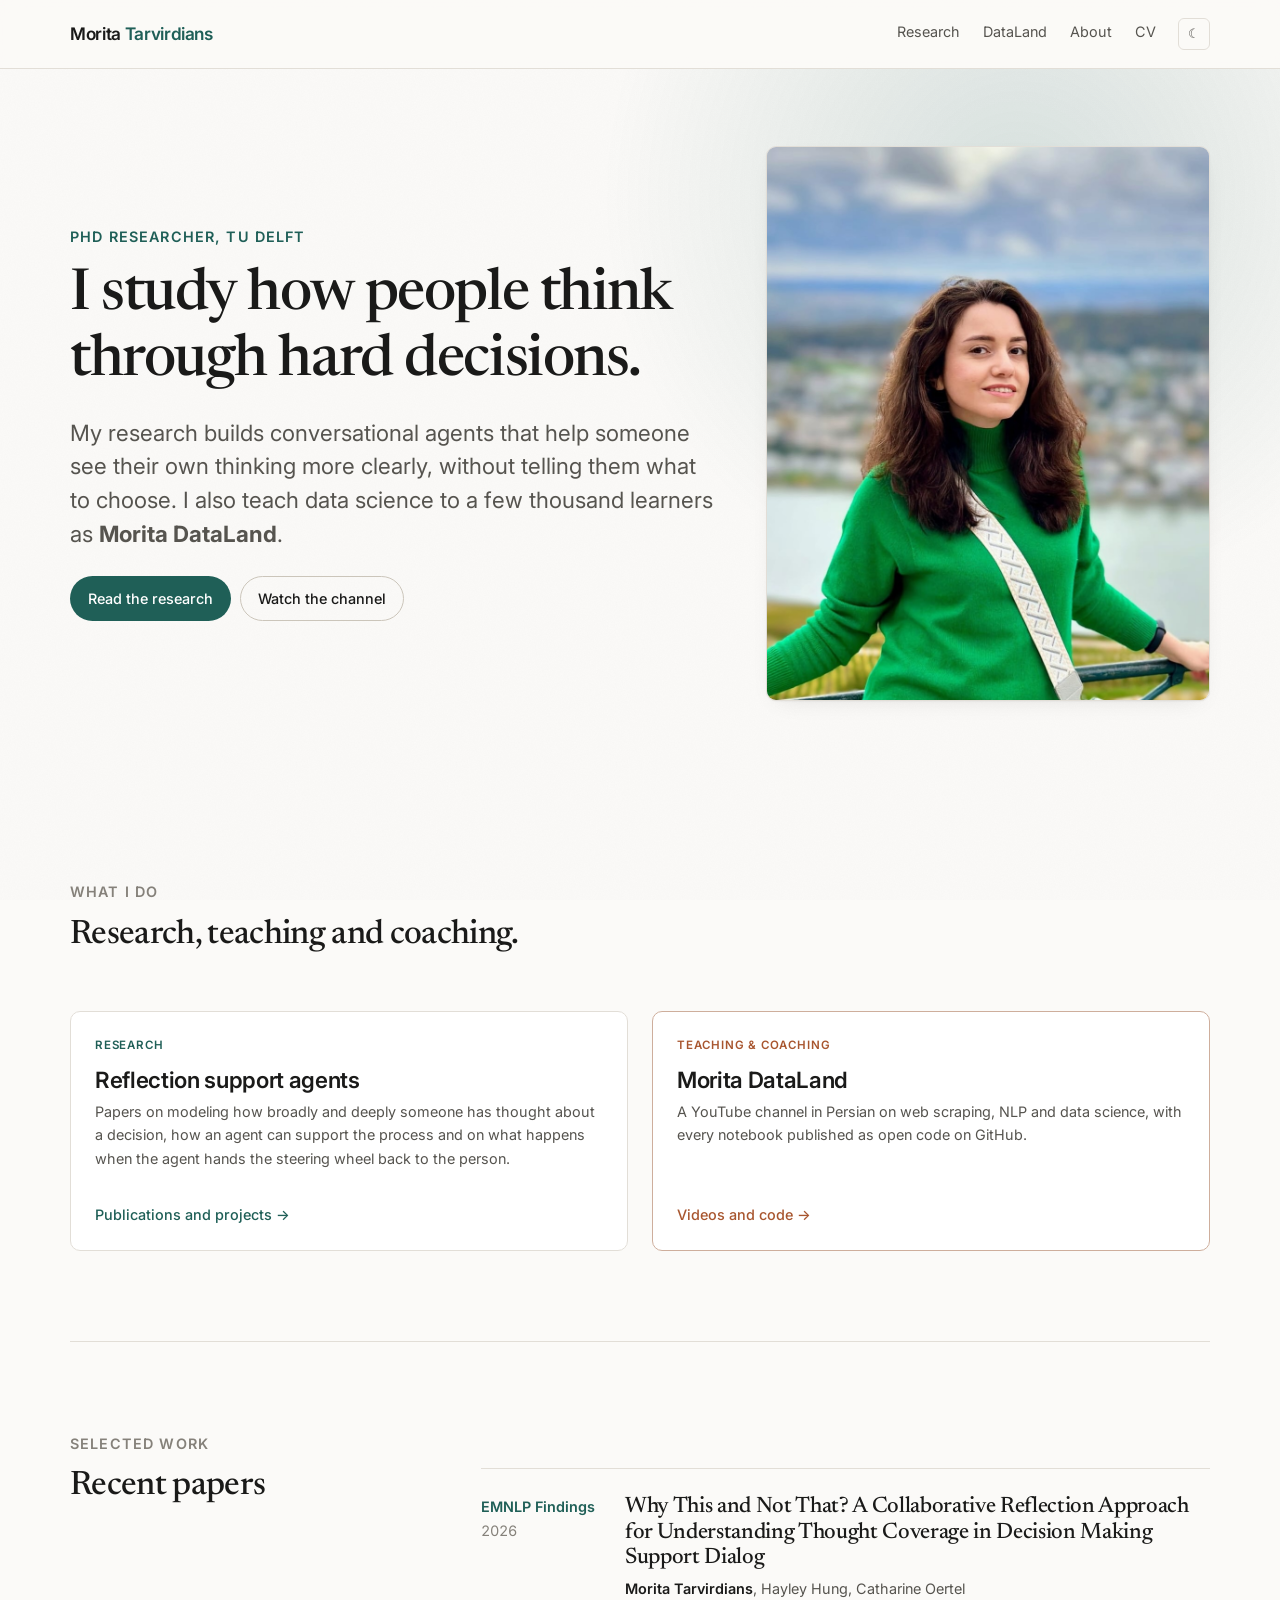
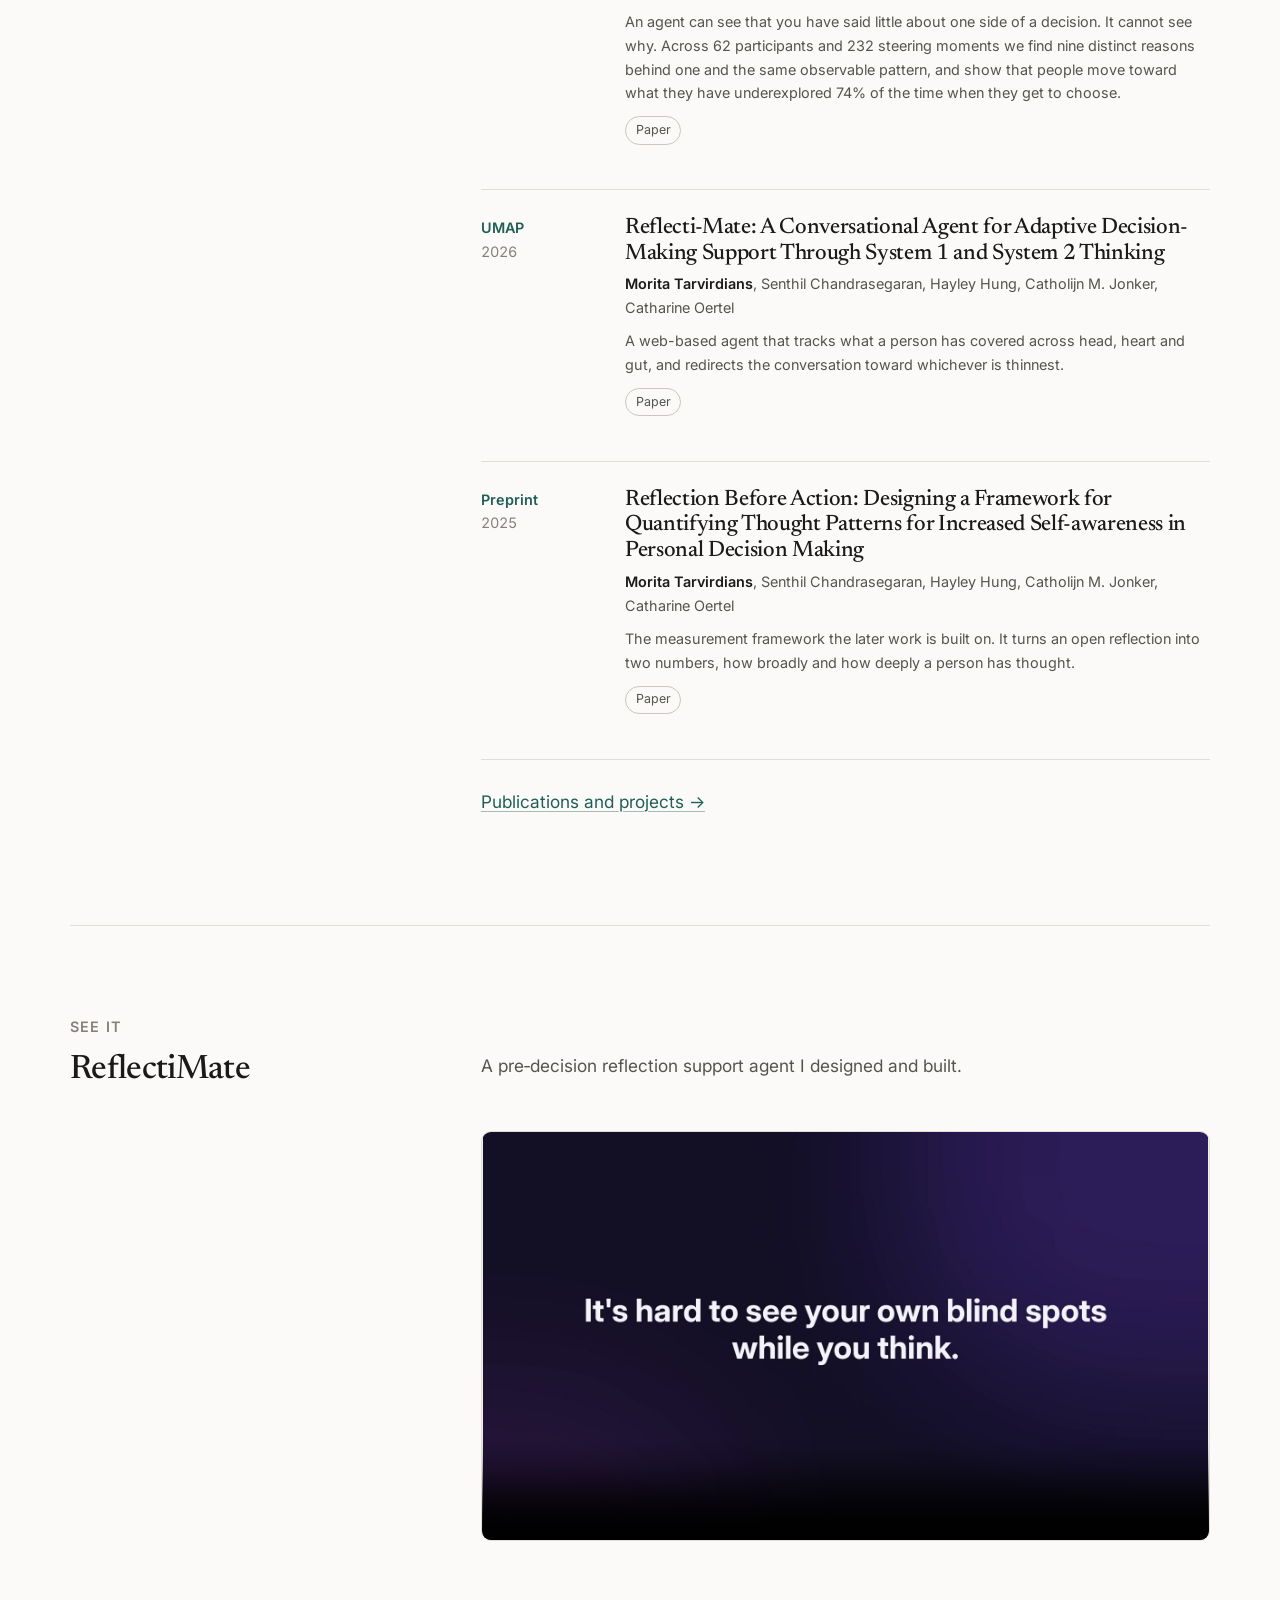
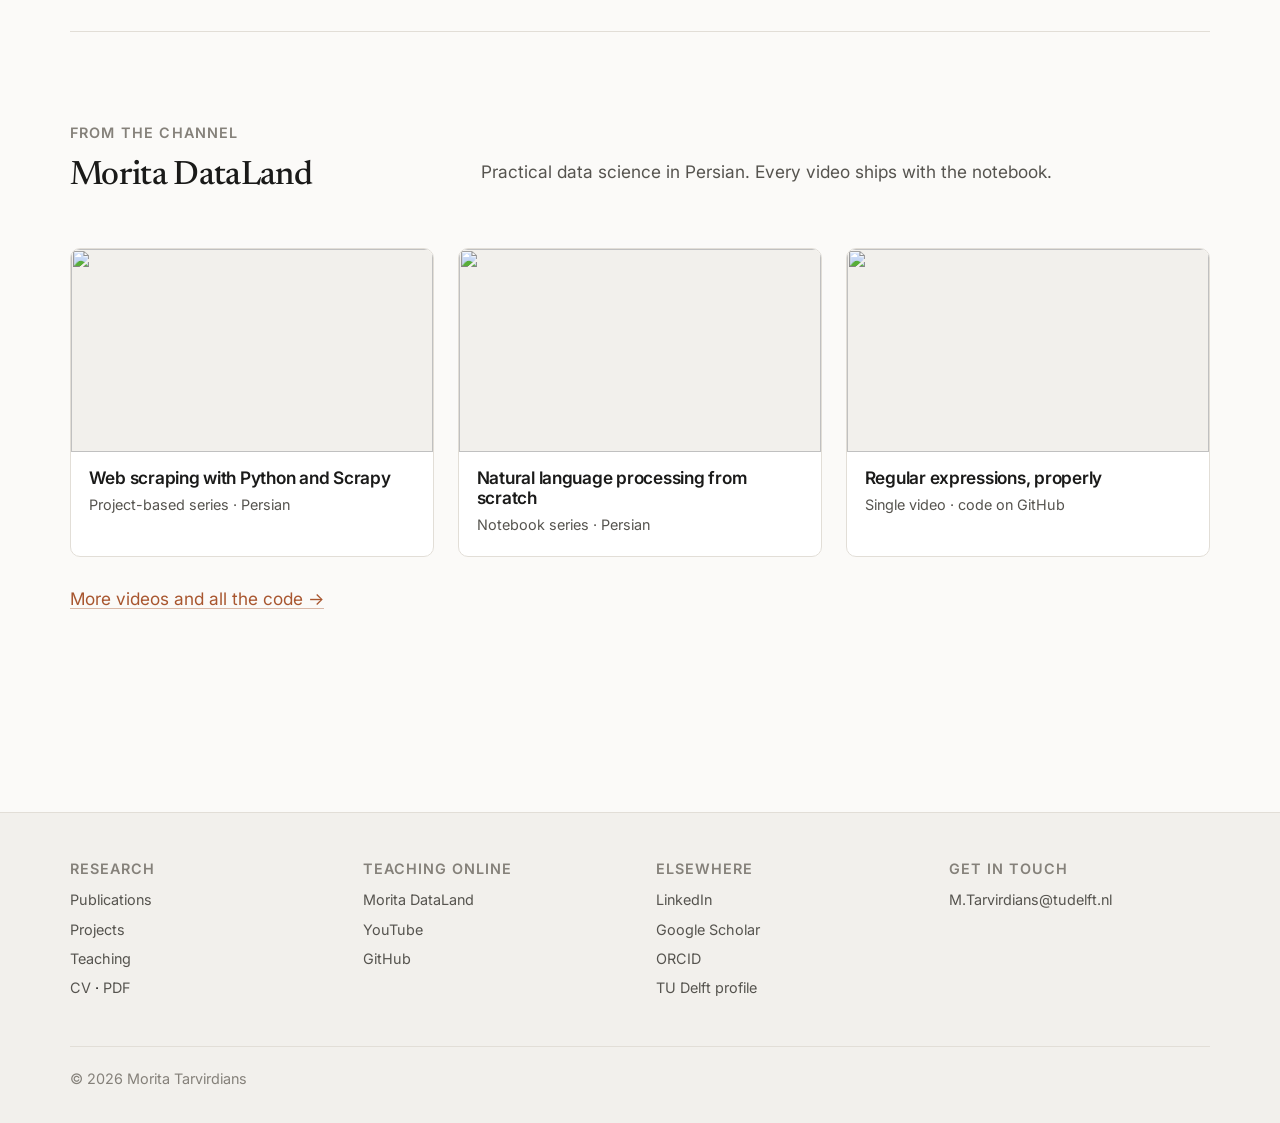
==== commit c57cfc57: "Fixed issues" ====
--- a/index.html
+++ b/index.html
@@ -5,16 +5,16 @@
 <meta name="viewport" content="width=device-width, initial-scale=1">
 <title>Morita Tarvirdians — Researcher on AI and human reflection</title>
 <meta name="description" content="Morita Tarvirdians is a PhD researcher at TU Delft studying how conversational AI can help people think through high-stakes personal decisions. She also teaches data science on YouTube as Morita DataLand.">
-<link rel="canonical" href="https://moritatarvirdians.com/">
+<link rel="canonical" href="https://moritatarvirdians.github.io/">
 <meta name="theme-color" content="#1f5f57" media="(prefers-color-scheme: light)">
 <meta name="theme-color" content="#14161a" media="(prefers-color-scheme: dark)">
 
 <meta property="og:type" content="website">
 <meta property="og:site_name" content="Morita Tarvirdians">
 <meta property="og:title" content="Morita Tarvirdians — Researcher on AI and human reflection">
-<meta property="og:description" content="PhD researcher at TU Delft on conversational AI for high-stakes personal decisions. Data science teacher on YouTube as Morita DataLand.">
-<meta property="og:url" content="https://moritatarvirdians.com/">
-<meta property="og:image" content="https://moritatarvirdians.com/assets/img/og-card.jpg">
+<meta property="og:description" content="A researcher at TU Delft on conversational AI.">
+<meta property="og:url" content="https://moritatarvirdians.github.io/">
+<meta property="og:image" content="https://moritatarvirdians.github.io/assets/img/og-card.jpg">
 <meta property="og:image:alt" content="Morita Tarvirdians">
 <meta name="twitter:card" content="summary_large_image">
 <meta name="twitter:site" content="@MDataland">
@@ -32,11 +32,11 @@
   "@graph": [
     {
       "@type": "Person",
-      "@id": "https://moritatarvirdians.com/#person",
+      "@id": "https://moritatarvirdians.github.io/#person",
       "name": "Morita Tarvirdians",
       "alternateName": ["Morita DataLand", "M. Tarvirdians"],
-      "url": "https://moritatarvirdians.com/",
-      "image": "https://moritatarvirdians.com/assets/img/portrait.jpg",
+      "url": "https://moritatarvirdians.github.io/",
+      "image": "https://moritatarvirdians.github.io/assets/img/portrait.jpg",
       "email": "mailto:M.Tarvirdians@tudelft.nl",
       "jobTitle": "PhD Researcher in Interactive Intelligence",
       "description": "PhD researcher at TU Delft studying how conversational AI can support human reflection during high-stakes personal decisions, and creator of the Morita DataLand data science channel.",
@@ -76,19 +76,19 @@
     },
     {
       "@type": "WebSite",
-      "@id": "https://moritatarvirdians.com/#website",
-      "url": "https://moritatarvirdians.com/",
+      "@id": "https://moritatarvirdians.github.io/#website",
+      "url": "https://moritatarvirdians.github.io/",
       "name": "Morita Tarvirdians",
       "inLanguage": "en",
-      "publisher": { "@id": "https://moritatarvirdians.com/#person" }
+      "publisher": { "@id": "https://moritatarvirdians.github.io/#person" }
     },
     {
       "@type": "WebPage",
-      "@id": "https://moritatarvirdians.com/#webpage",
-      "url": "https://moritatarvirdians.com/",
+      "@id": "https://moritatarvirdians.github.io/#webpage",
+      "url": "https://moritatarvirdians.github.io/",
       "name": "Morita Tarvirdians — Researcher on AI and human reflection",
-      "isPartOf": { "@id": "https://moritatarvirdians.com/#website" },
-      "about": { "@id": "https://moritatarvirdians.com/#person" }
+      "isPartOf": { "@id": "https://moritatarvirdians.github.io/#website" },
+      "about": { "@id": "https://moritatarvirdians.github.io/#person" }
     }
   ]
 }
@@ -99,11 +99,11 @@
   "@type": "VideoObject",
   "name": "ReflectiMate: an agent that asks why, before it changes direction",
   "description": "A 72-second silent explainer. ReflectiMate notices which side of a decision a person has covered, asks what the gap means, and lets them choose where the conversation goes next.",
-  "thumbnailUrl": "https://moritatarvirdians.com/assets/img/poster-icai-story.jpg",
-  "contentUrl": "https://moritatarvirdians.com/assets/video/reflectimate-story.mp4",
+  "thumbnailUrl": "https://moritatarvirdians.github.io/assets/img/poster-icai-story.jpg",
+  "contentUrl": "https://moritatarvirdians.github.io/assets/video/reflectimate-story.mp4",
   "uploadDate": "2026-11-13",
   "duration": "PT1M12S",
-  "creator": { "@id": "https://moritatarvirdians.com/#person" }
+  "creator": { "@id": "https://moritatarvirdians.github.io/#person" }
 }
 </script>
 </head>
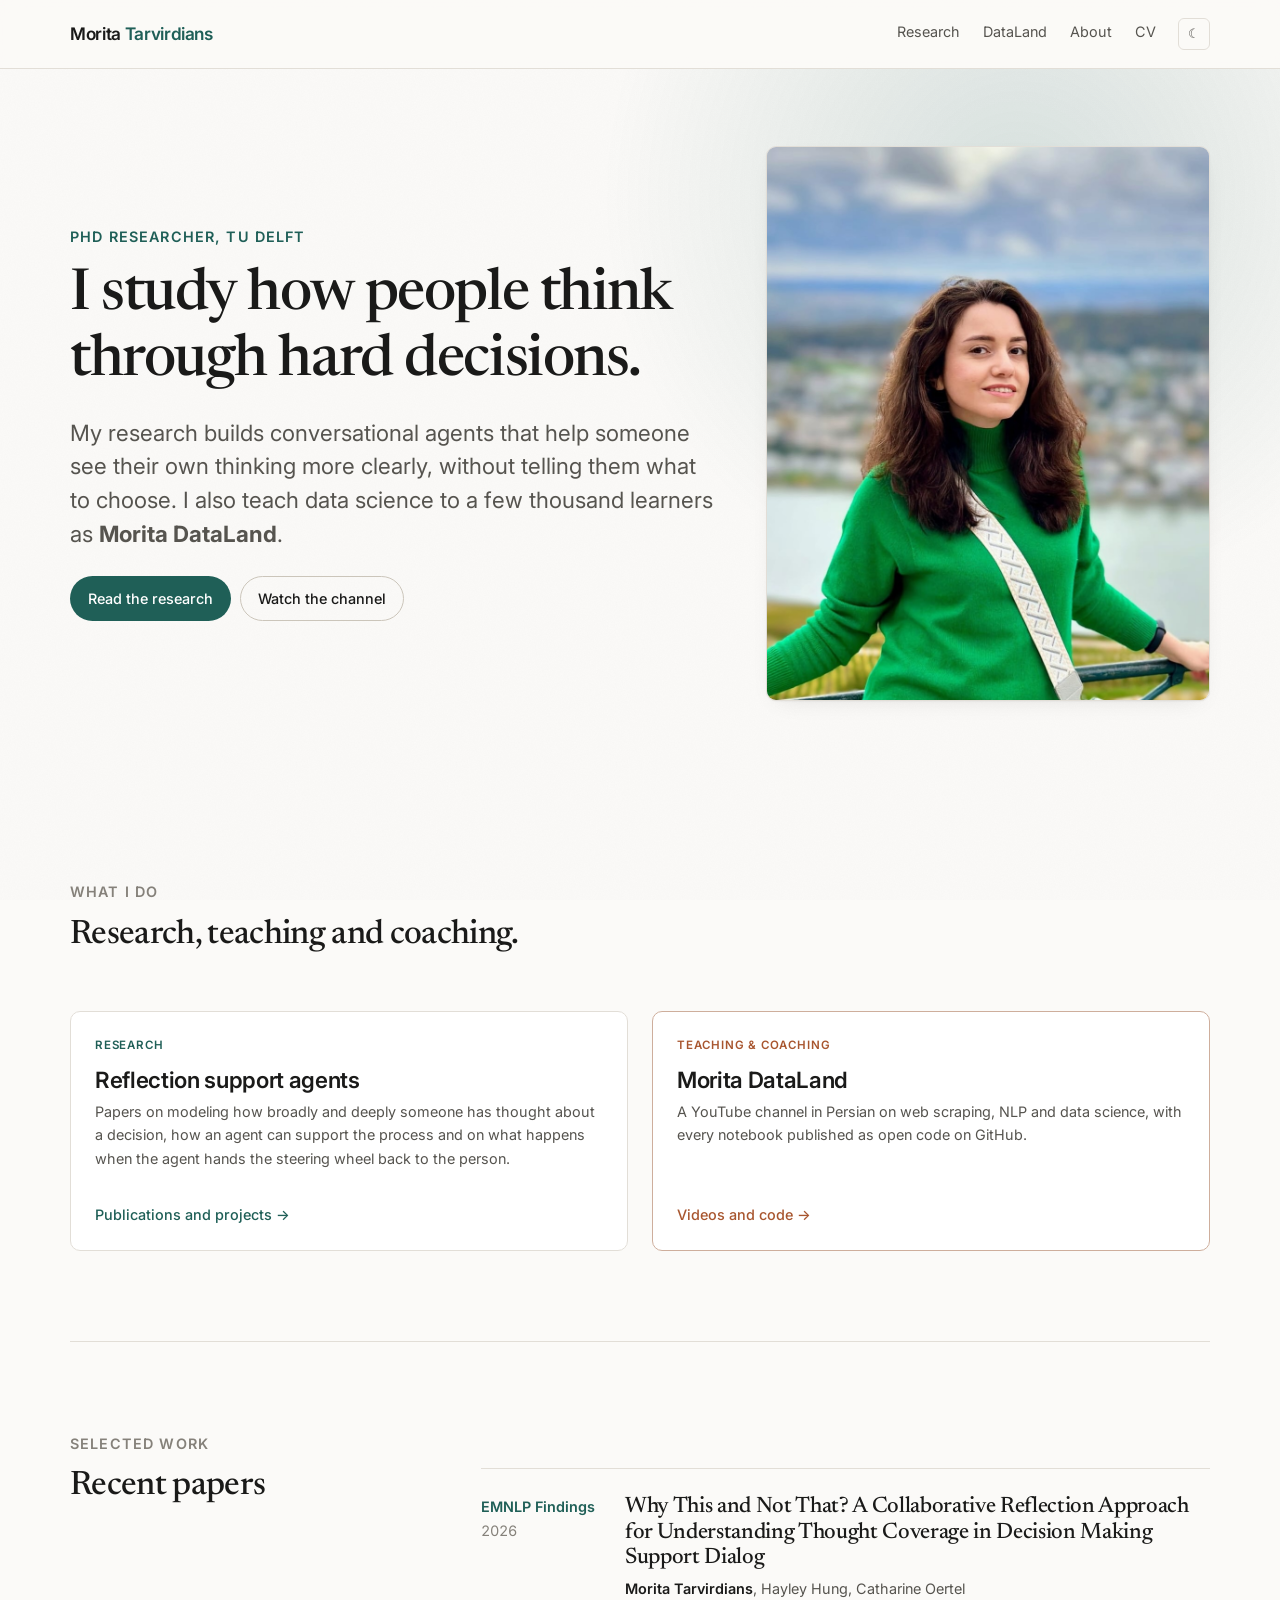
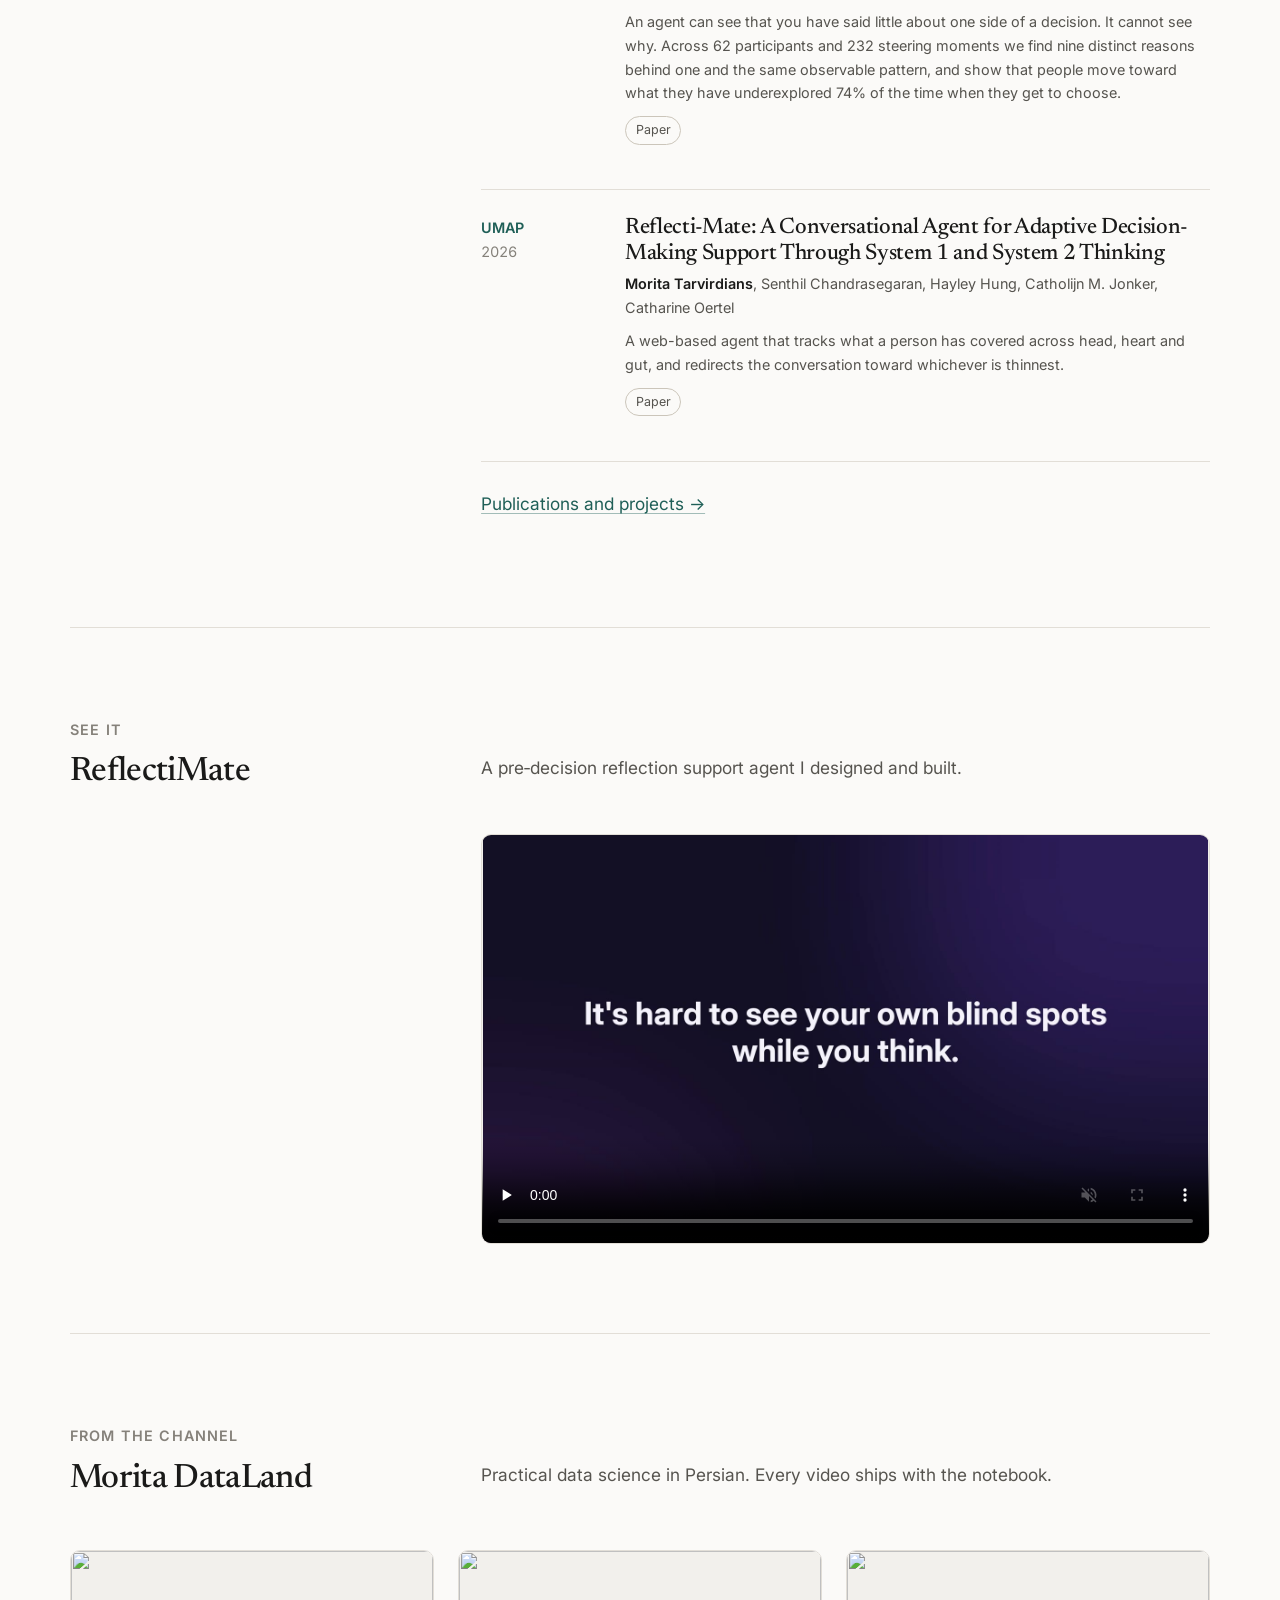
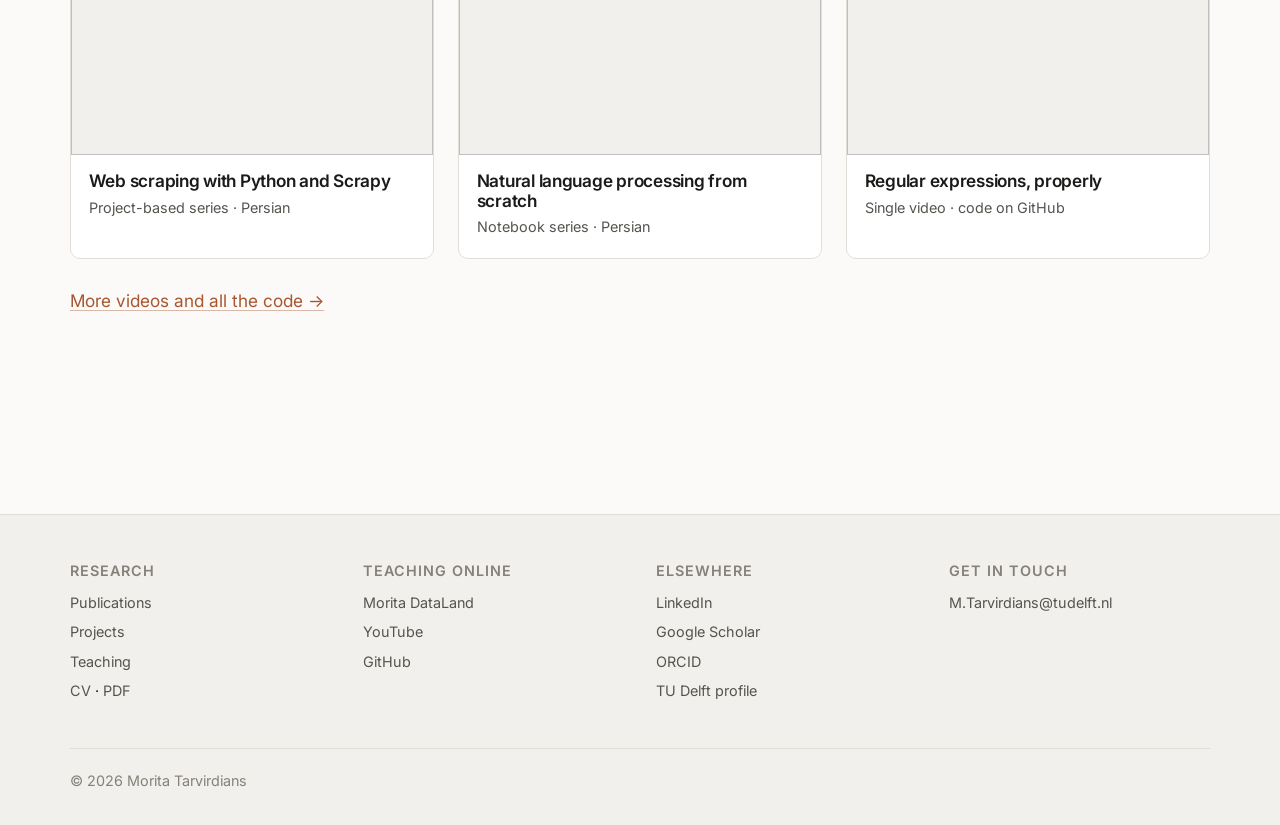
==== commit 5ea23c75: "Updated" ====
--- a/index.html
+++ b/index.html
@@ -244,7 +244,7 @@
         </div>
       </li>
 
-      <li class="pub">
+      <!-- <li class="pub">
         <div class="pub__meta"><span class="pub__venue">Preprint</span>2025</div>
         <div>
           <h3 class="pub__title"><a href="https://arxiv.org/abs/2510.04364">Reflection Before Action: Designing a Framework for Quantifying Thought Patterns for Increased Self-awareness in Personal Decision Making</a></h3>
@@ -255,10 +255,10 @@
           </p>
           <p class="pub__links">
             <a class="chip" href="https://arxiv.org/abs/2510.04364">Paper</a>
-            <!-- <a class="chip" href="https://www.alphaxiv.org/overview/2510.04364v1">Overview</a> -->
-          </p>
-        </div>
-      </li>
+            <a class="chip" href="https://www.alphaxiv.org/overview/2510.04364v1">Overview</a> -->
+          <!-- </p>
+        </div>
+      </li> -->
 
     </ul>
     <p style="margin-top:1.75rem"><a href="/research.html">Publications and projects &rarr;</a></p>
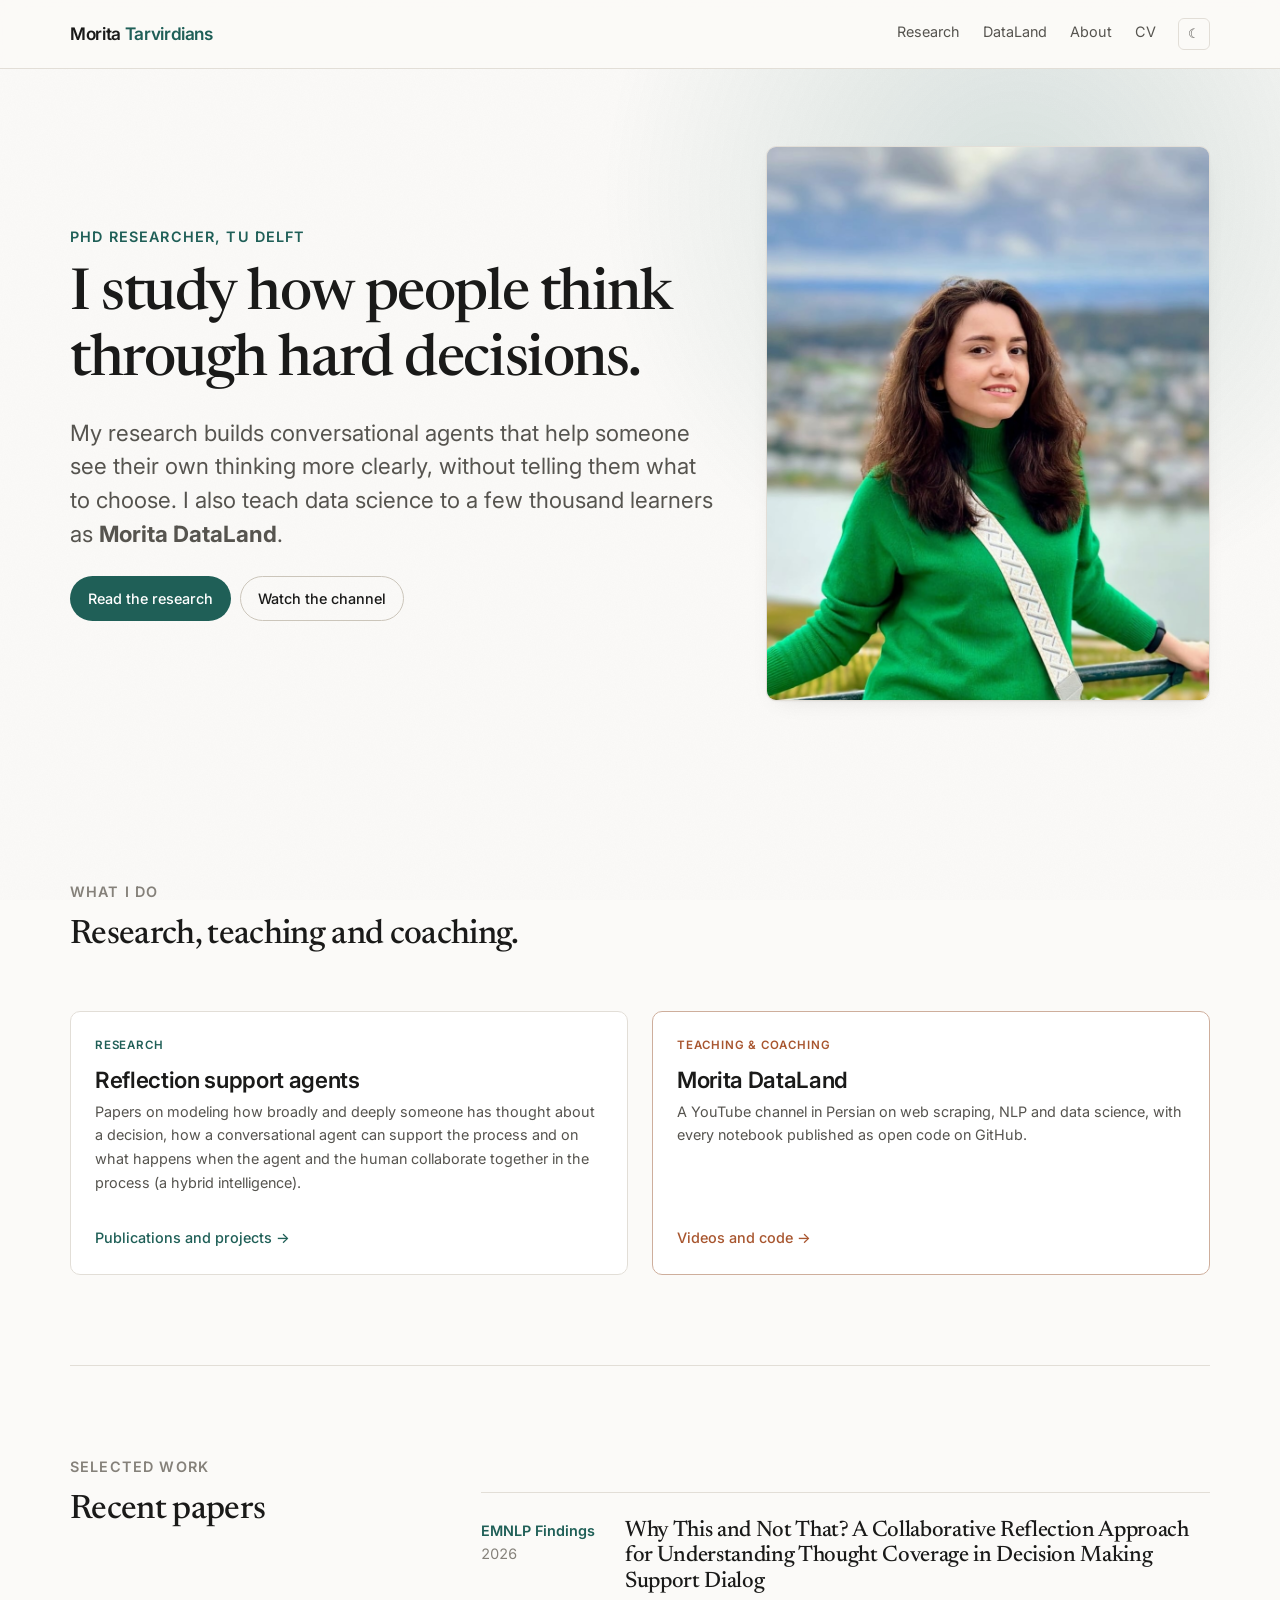
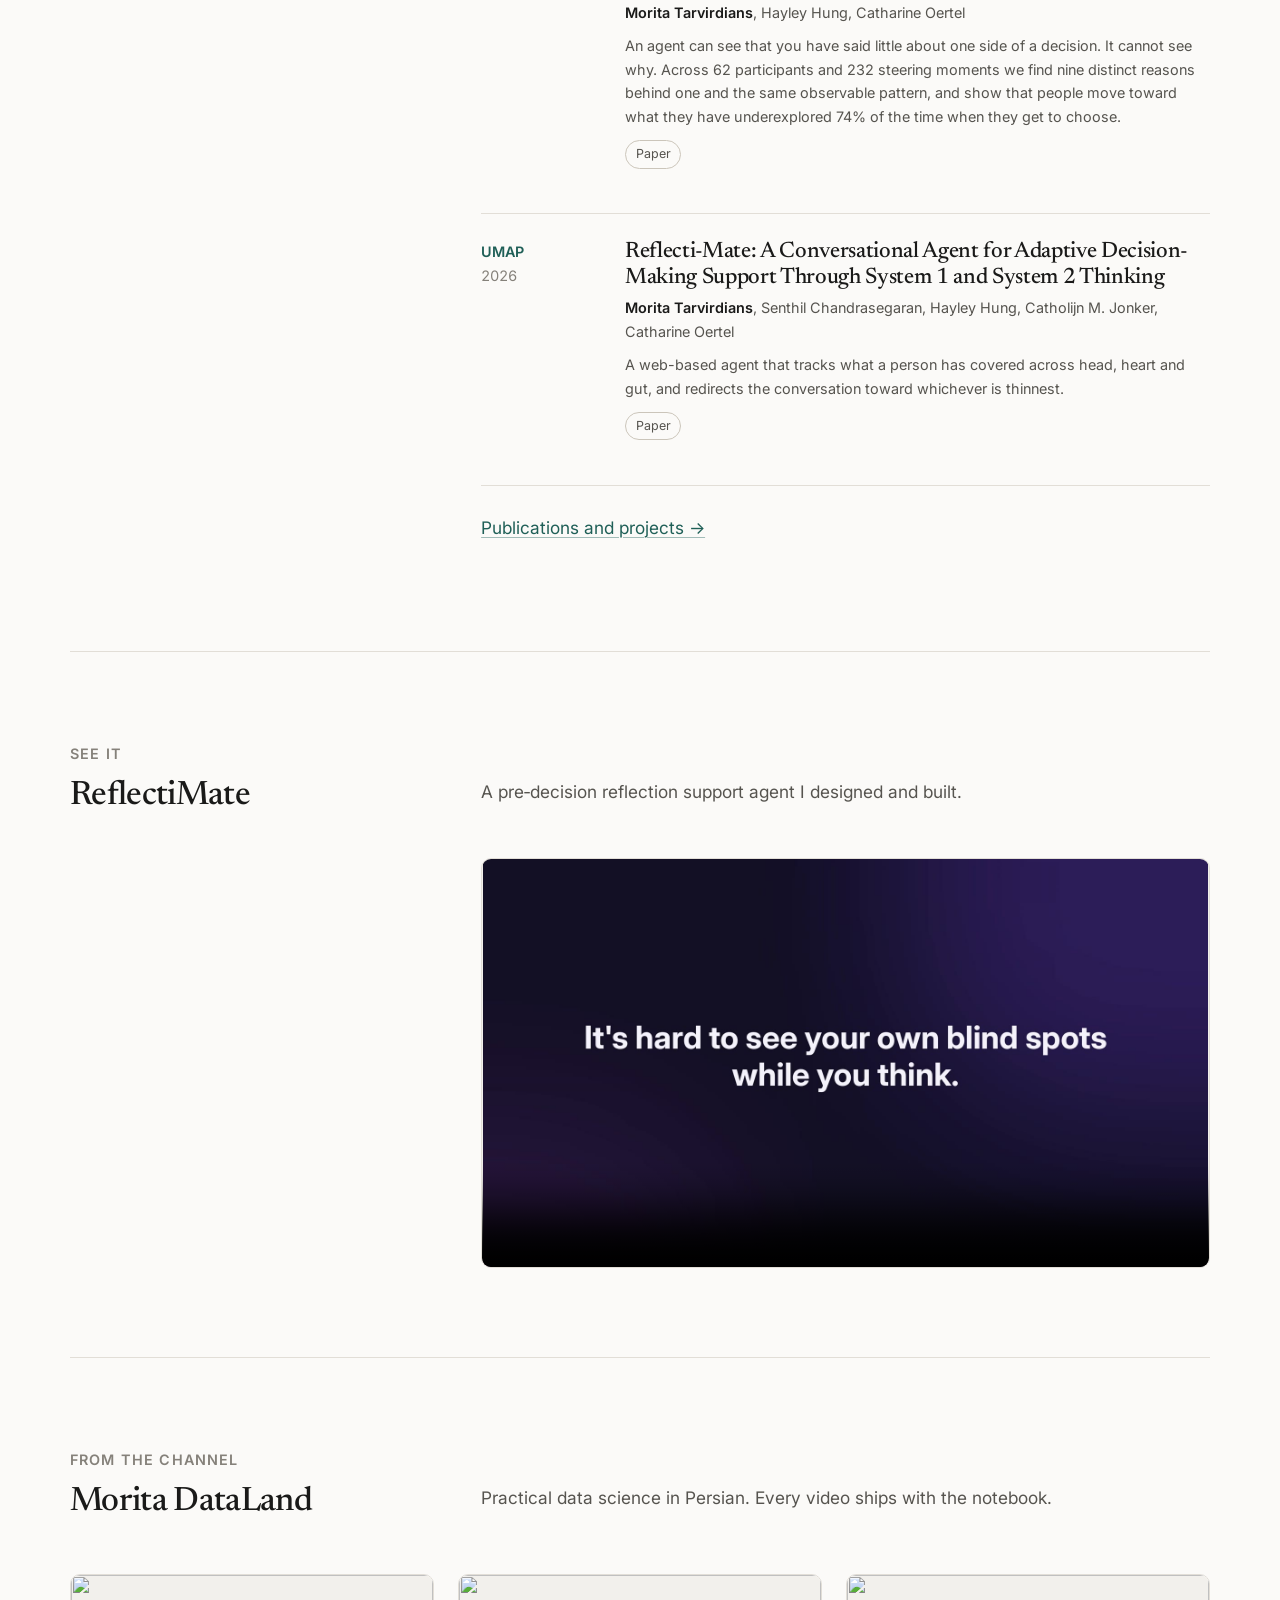
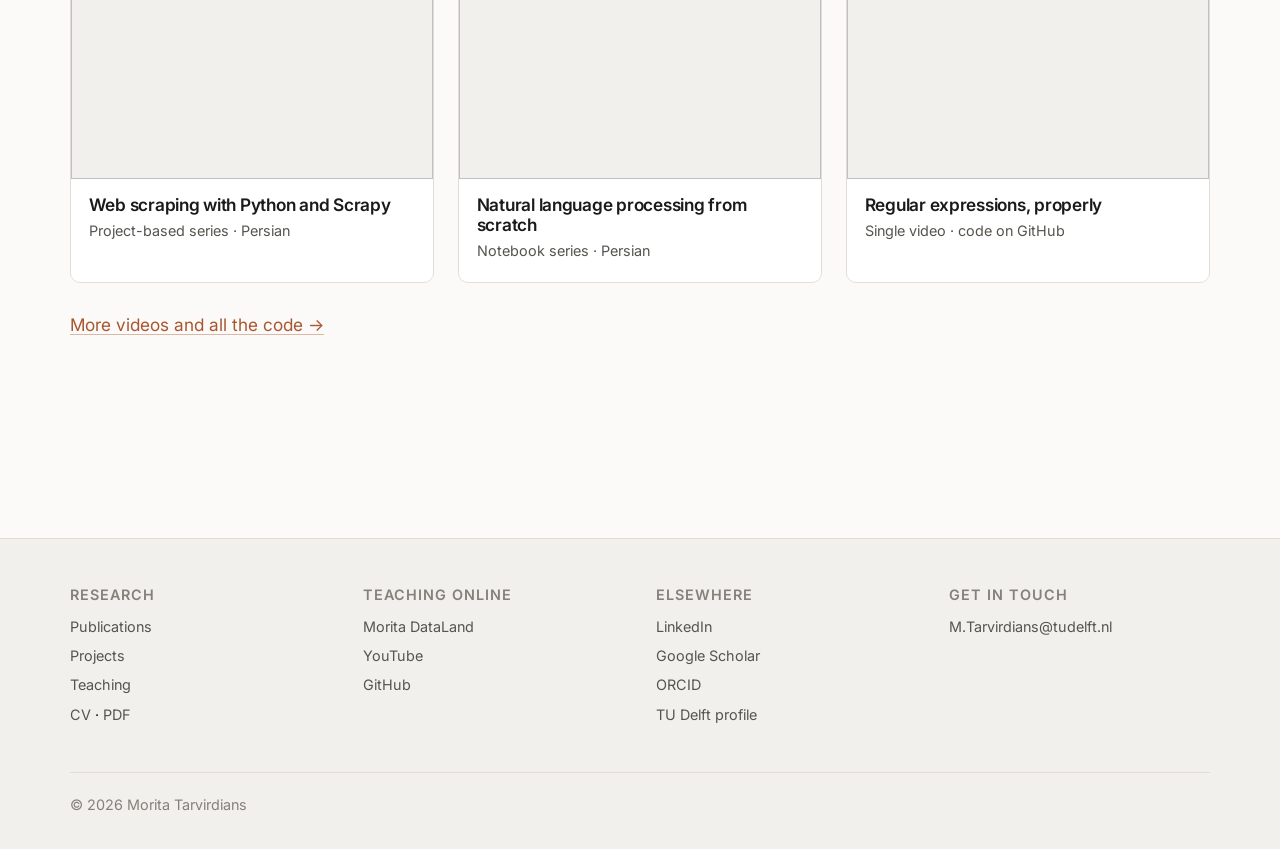
==== commit 8e2dbfdd: "Updated" ====
--- a/index.html
+++ b/index.html
@@ -172,8 +172,8 @@
         <p class="card__tag">Research</p>
         <h3>Reflection support agents</h3>
         <p>
-          Papers on modeling how broadly and deeply someone has thought about a decision, how an agent can support the process and on what
-          happens when the agent hands the steering wheel back to the person. 
+          Papers on modeling how broadly and deeply someone has thought about a decision, how a conversational agent can support the process and on what
+          happens when the agent and the human collaborate together in the process (a hybrid intelligence). 
         </p>
         <a class="card__link" href="/research.html">Publications and projects</a>
       </article>
--- a/assets/css/style.css
+++ b/assets/css/style.css
@@ -188,6 +188,11 @@
   /* A note after a full-width grid has nothing to sit beside either, so it starts at the left edge. */
   section.section:has(> .kicker) > :is(.grid, .band, .photo-strip) ~ :not(.grid, .band, .photo-strip) { grid-column: 1 / -1; }
   section.section:has(> .kicker) .pub__note { max-width: none; }
+  /* Opt out of the split: headline on its own row, the text beneath it. */
+  section.section.section--stacked:has(> .kicker) > :is(.kicker, h2, p) {
+    grid-column: 1 / -1; grid-row: auto; max-width: var(--measure);
+  }
+  section.section.section--stacked:has(> .kicker) > h2 + p { margin-top: 1rem !important; }
 }
 .grid { display: grid; gap: 1.5rem; }
 .grid + p { margin-top: 2rem; }
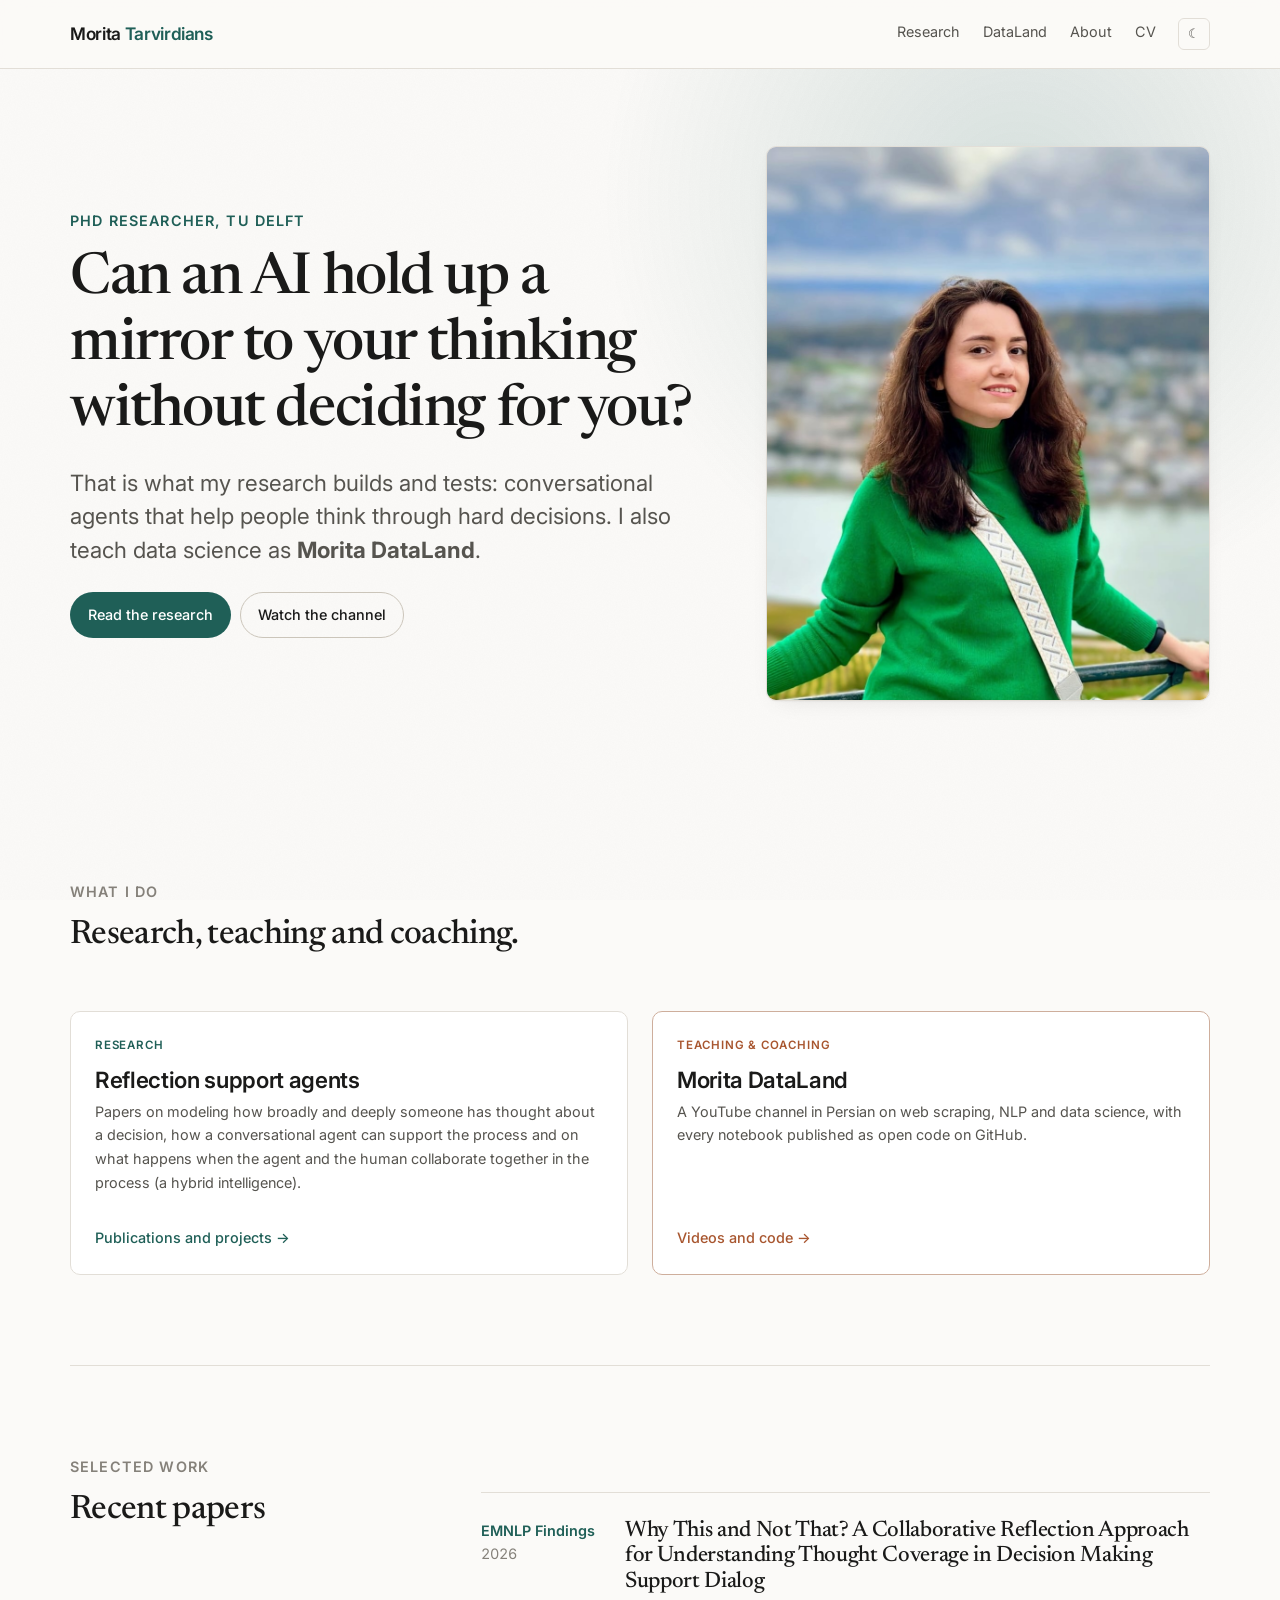
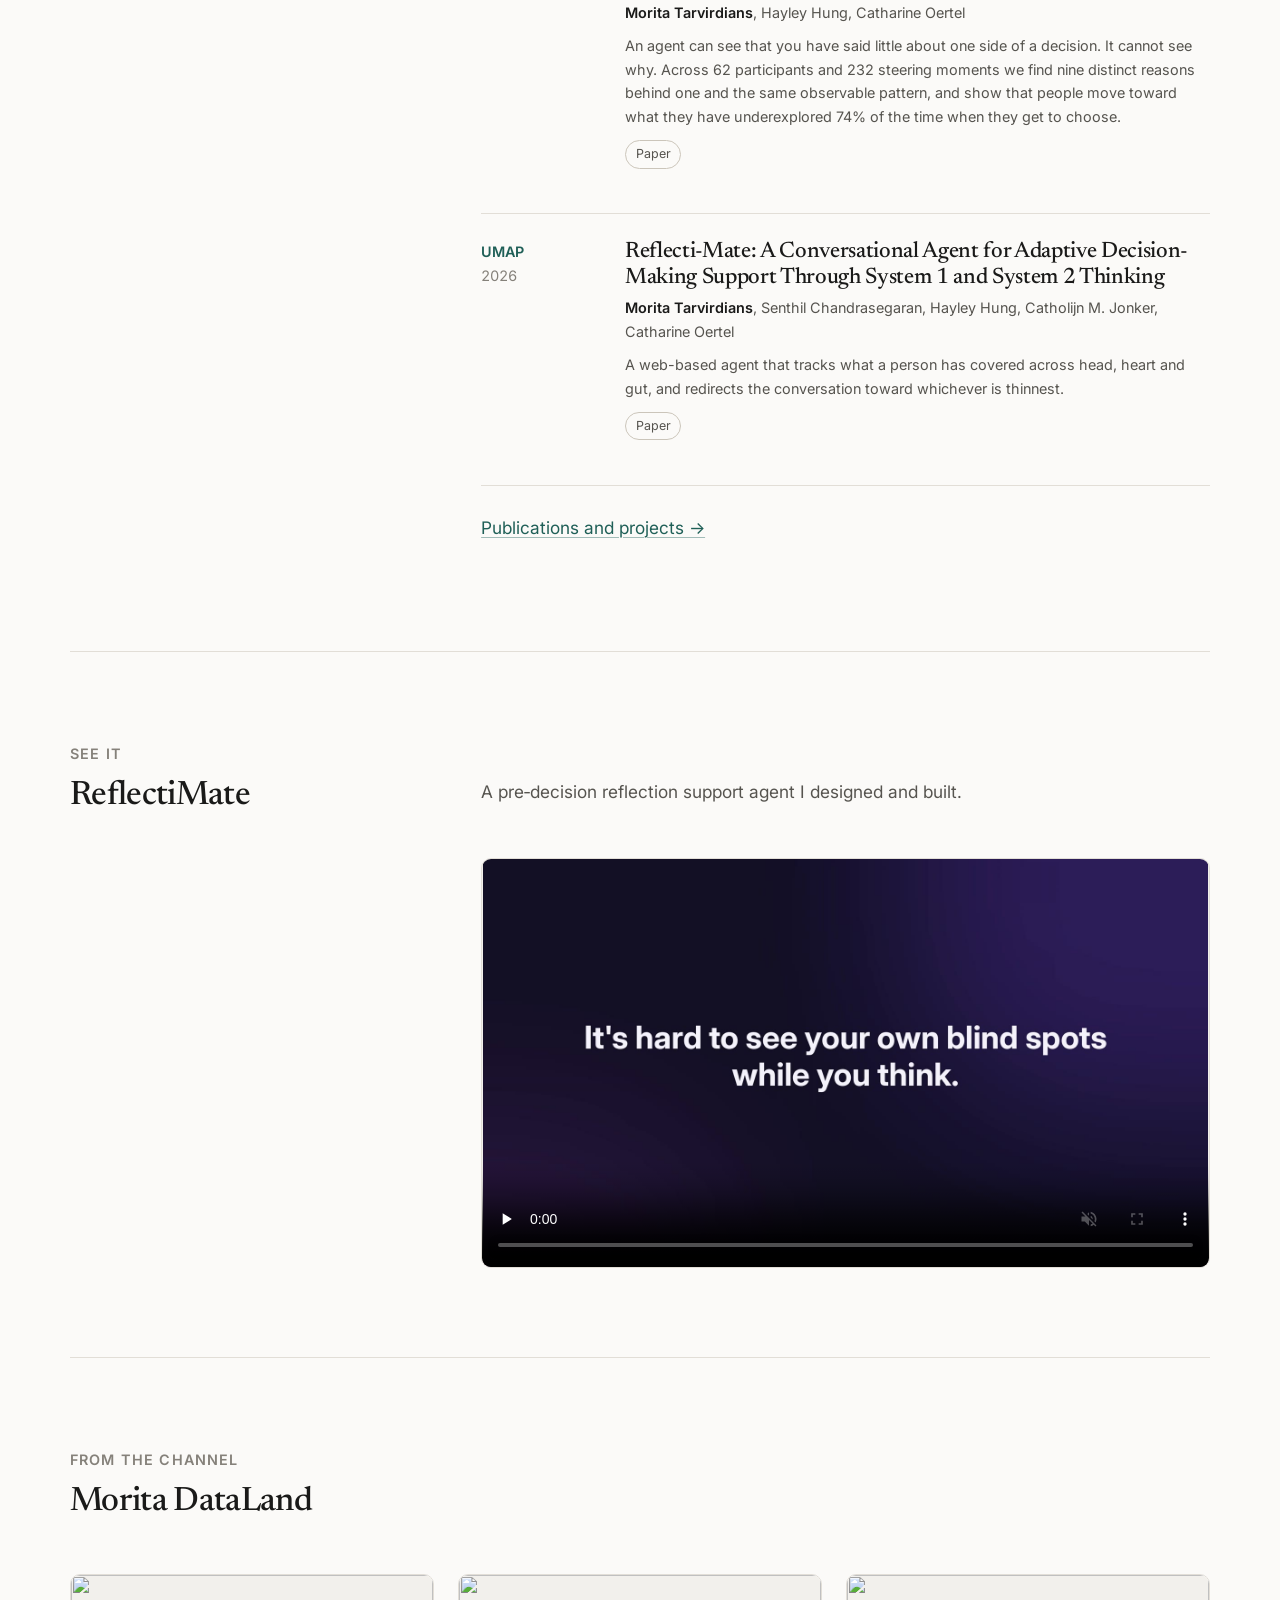
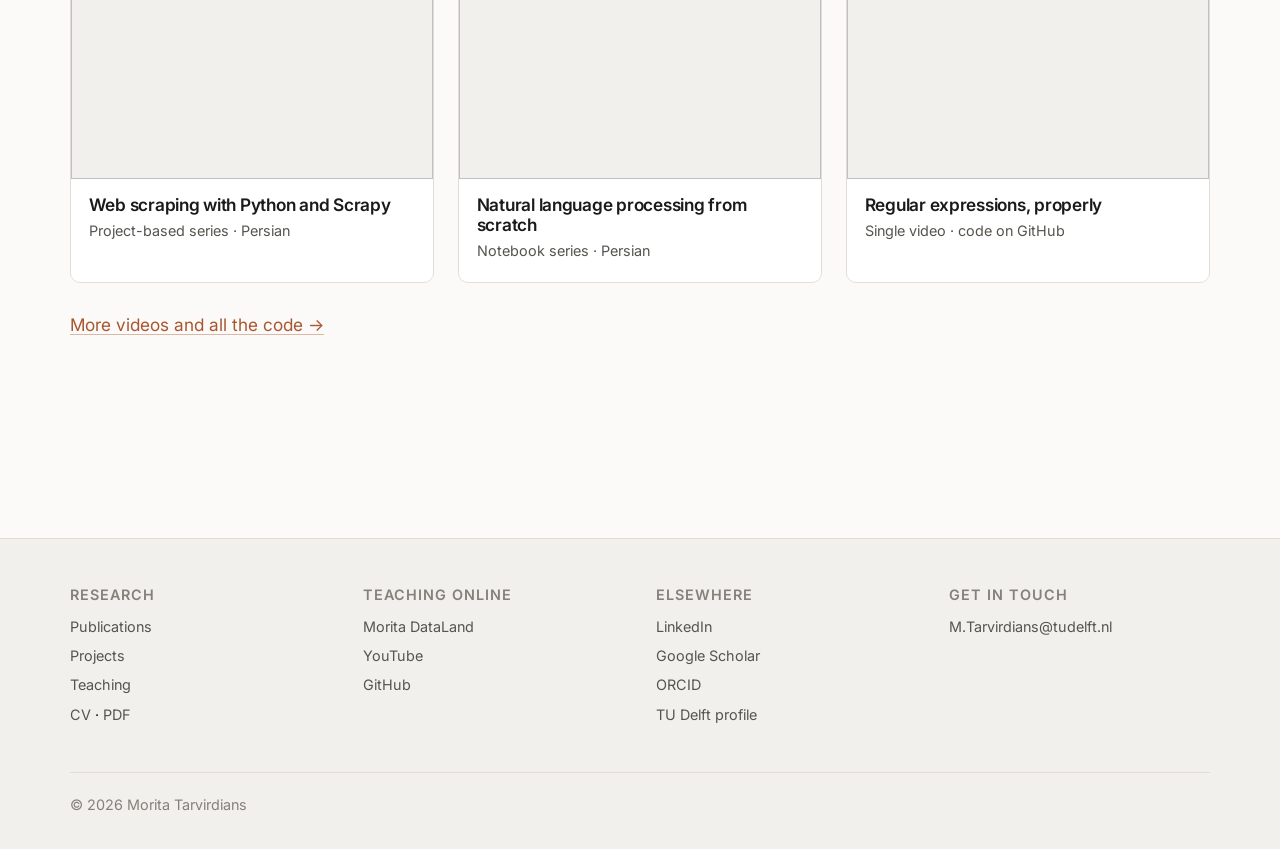
==== commit 7aed035e: "Updated" ====
--- a/index.html
+++ b/index.html
@@ -3,16 +3,16 @@
 <head>
 <meta charset="utf-8">
 <meta name="viewport" content="width=device-width, initial-scale=1">
-<title>Morita Tarvirdians — Researcher on AI and human reflection</title>
-<meta name="description" content="Morita Tarvirdians is a PhD researcher at TU Delft studying how conversational AI can help people think through high-stakes personal decisions. She also teaches data science on YouTube as Morita DataLand.">
+<title>Morita Tarvirdians — Conversational AI that mirrors your thinking</title>
+<meta name="description" content="Morita Tarvirdians is a PhD researcher at TU Delft who builds conversational AI that holds up a mirror to your thinking during high-stakes decisions, without deciding for you. Also Morita DataLand on YouTube.">
 <link rel="canonical" href="https://moritatarvirdians.github.io/">
 <meta name="theme-color" content="#1f5f57" media="(prefers-color-scheme: light)">
 <meta name="theme-color" content="#14161a" media="(prefers-color-scheme: dark)">
 
 <meta property="og:type" content="website">
 <meta property="og:site_name" content="Morita Tarvirdians">
-<meta property="og:title" content="Morita Tarvirdians — Researcher on AI and human reflection">
-<meta property="og:description" content="A researcher at TU Delft on conversational AI.">
+<meta property="og:title" content="Morita Tarvirdians — Conversational AI that mirrors your thinking">
+<meta property="og:description" content="Can an AI hold up a mirror to your thinking without deciding for you? PhD research at TU Delft on conversational agents for hard decisions.">
 <meta property="og:url" content="https://moritatarvirdians.github.io/">
 <meta property="og:image" content="https://moritatarvirdians.github.io/assets/img/og-card.jpg">
 <meta property="og:image:alt" content="Morita Tarvirdians">
@@ -39,7 +39,7 @@
       "image": "https://moritatarvirdians.github.io/assets/img/portrait.jpg",
       "email": "mailto:M.Tarvirdians@tudelft.nl",
       "jobTitle": "PhD Researcher in Interactive Intelligence",
-      "description": "PhD researcher at TU Delft studying how conversational AI can support human reflection during high-stakes personal decisions, and creator of the Morita DataLand data science channel.",
+      "description": "PhD researcher at TU Delft who builds and tests conversational AI agents that help people reflect on high-stakes personal decisions without deciding for them, and creator of the Morita DataLand data science channel.",
       "knowsAbout": [
         "Conversational agents",
         "Human-AI interaction",
@@ -86,7 +86,7 @@
       "@type": "WebPage",
       "@id": "https://moritatarvirdians.github.io/#webpage",
       "url": "https://moritatarvirdians.github.io/",
-      "name": "Morita Tarvirdians — Researcher on AI and human reflection",
+      "name": "Morita Tarvirdians — Conversational AI that mirrors your thinking",
       "isPartOf": { "@id": "https://moritatarvirdians.github.io/#website" },
       "about": { "@id": "https://moritatarvirdians.github.io/#person" }
     }
@@ -141,11 +141,10 @@
     <div class="wrap hero__grid">
       <div>
         <p class="eyebrow">PhD researcher, TU Delft</p>
-        <h1>I study how people think through hard decisions.</h1>
+        <h1>Can an AI hold up a mirror to your thinking without deciding for you?</h1>
         <p class="lede">
-          My research builds conversational agents that help someone see their own thinking more clearly,
-          without telling them what to choose. I also teach data science to a few thousand learners as
-          <strong>Morita DataLand</strong>.
+          That is what my research builds and tests: conversational agents that help people think through
+          hard decisions. I also teach data science as <strong>Morita DataLand</strong>.
         </p>
         <div class="btn-row">
           <a class="btn btn--primary" href="/research.html">Read the research</a>
@@ -285,9 +284,9 @@
   <section class="section wrap tone-warm">
     <p class="kicker">From the channel</p>
     <h2 class="prose">Morita DataLand</h2>
-    <p class="prose muted">
+    <!-- <p class="prose muted">
       Practical data science in Persian. Every video ships with the notebook.
-    </p>
+    </p> -->
     <div class="grid grid-3" style="margin-top:2.25rem">
 
       <a class="video-card" href="https://www.youtube.com/playlist?list=PLE_KQmLMvwwOze_b-ZLkGJzCzbejz_Yaz" target="_blank" rel="noopener">
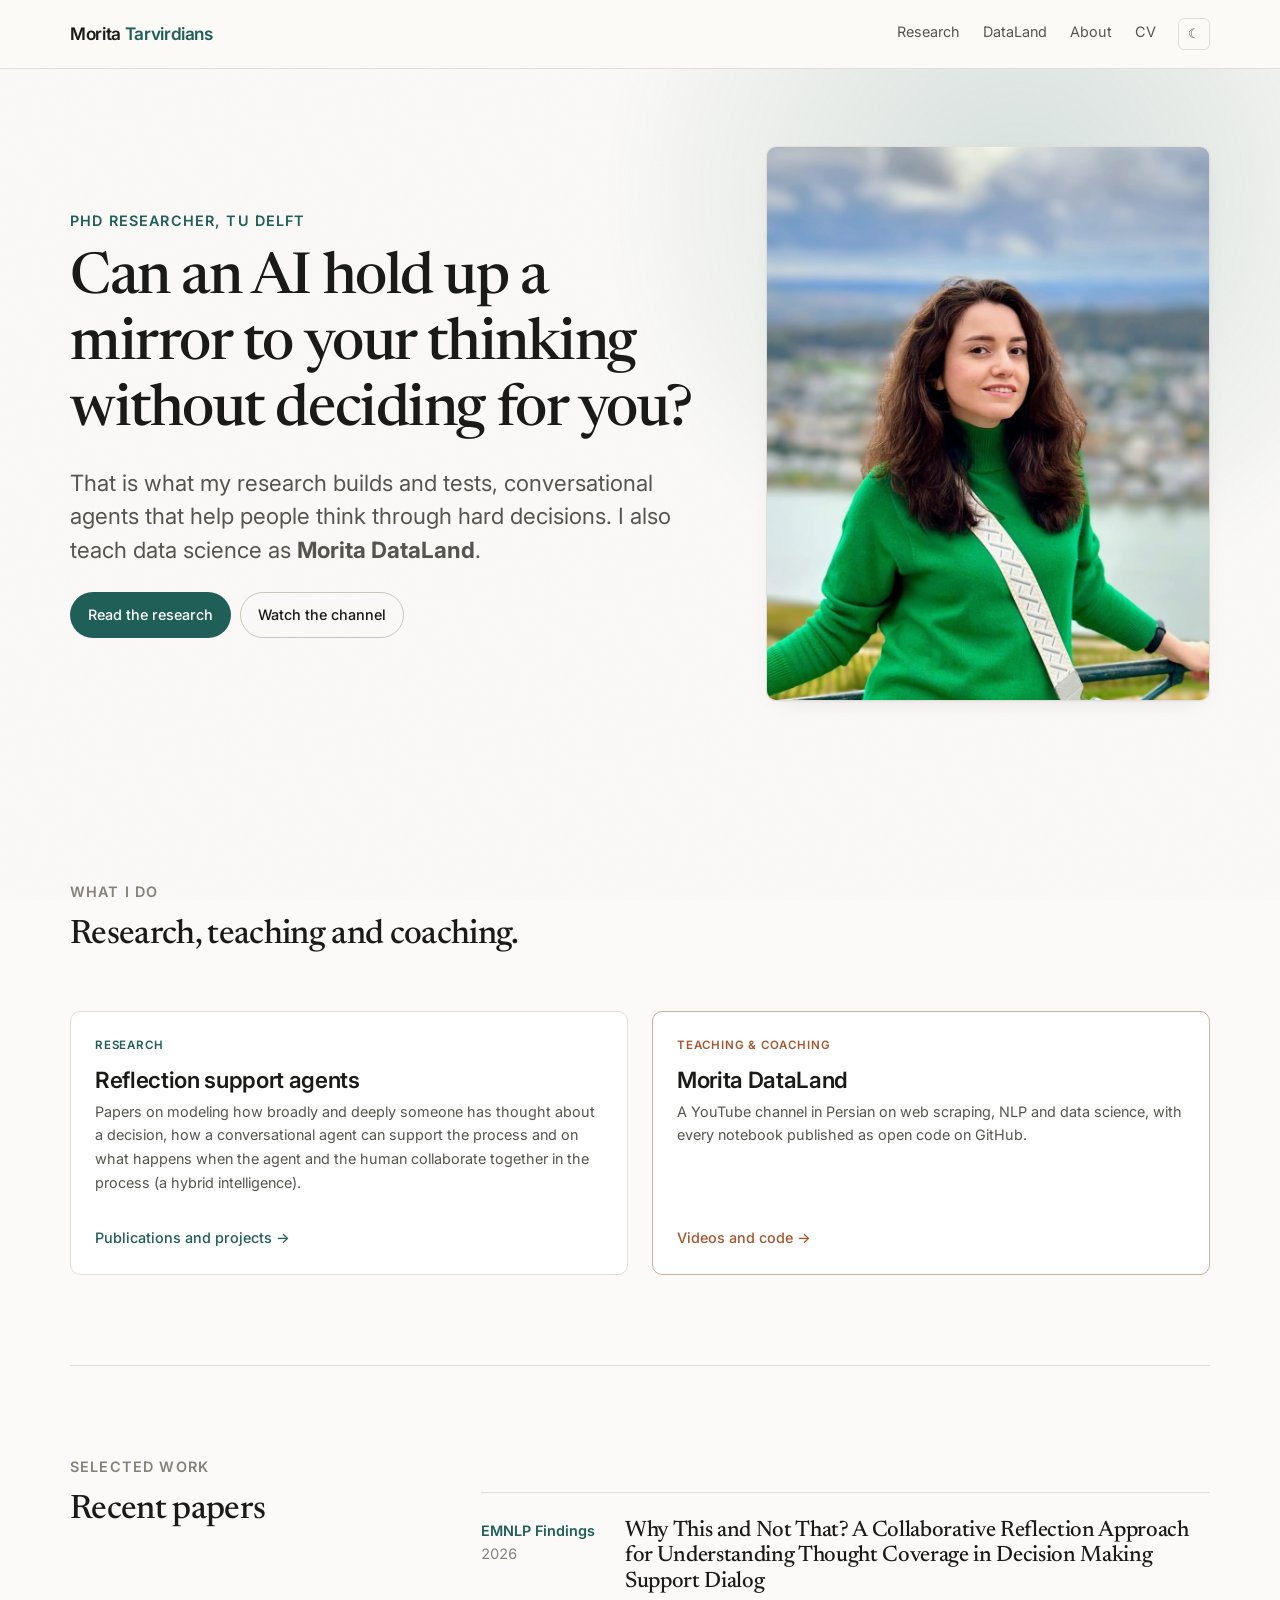
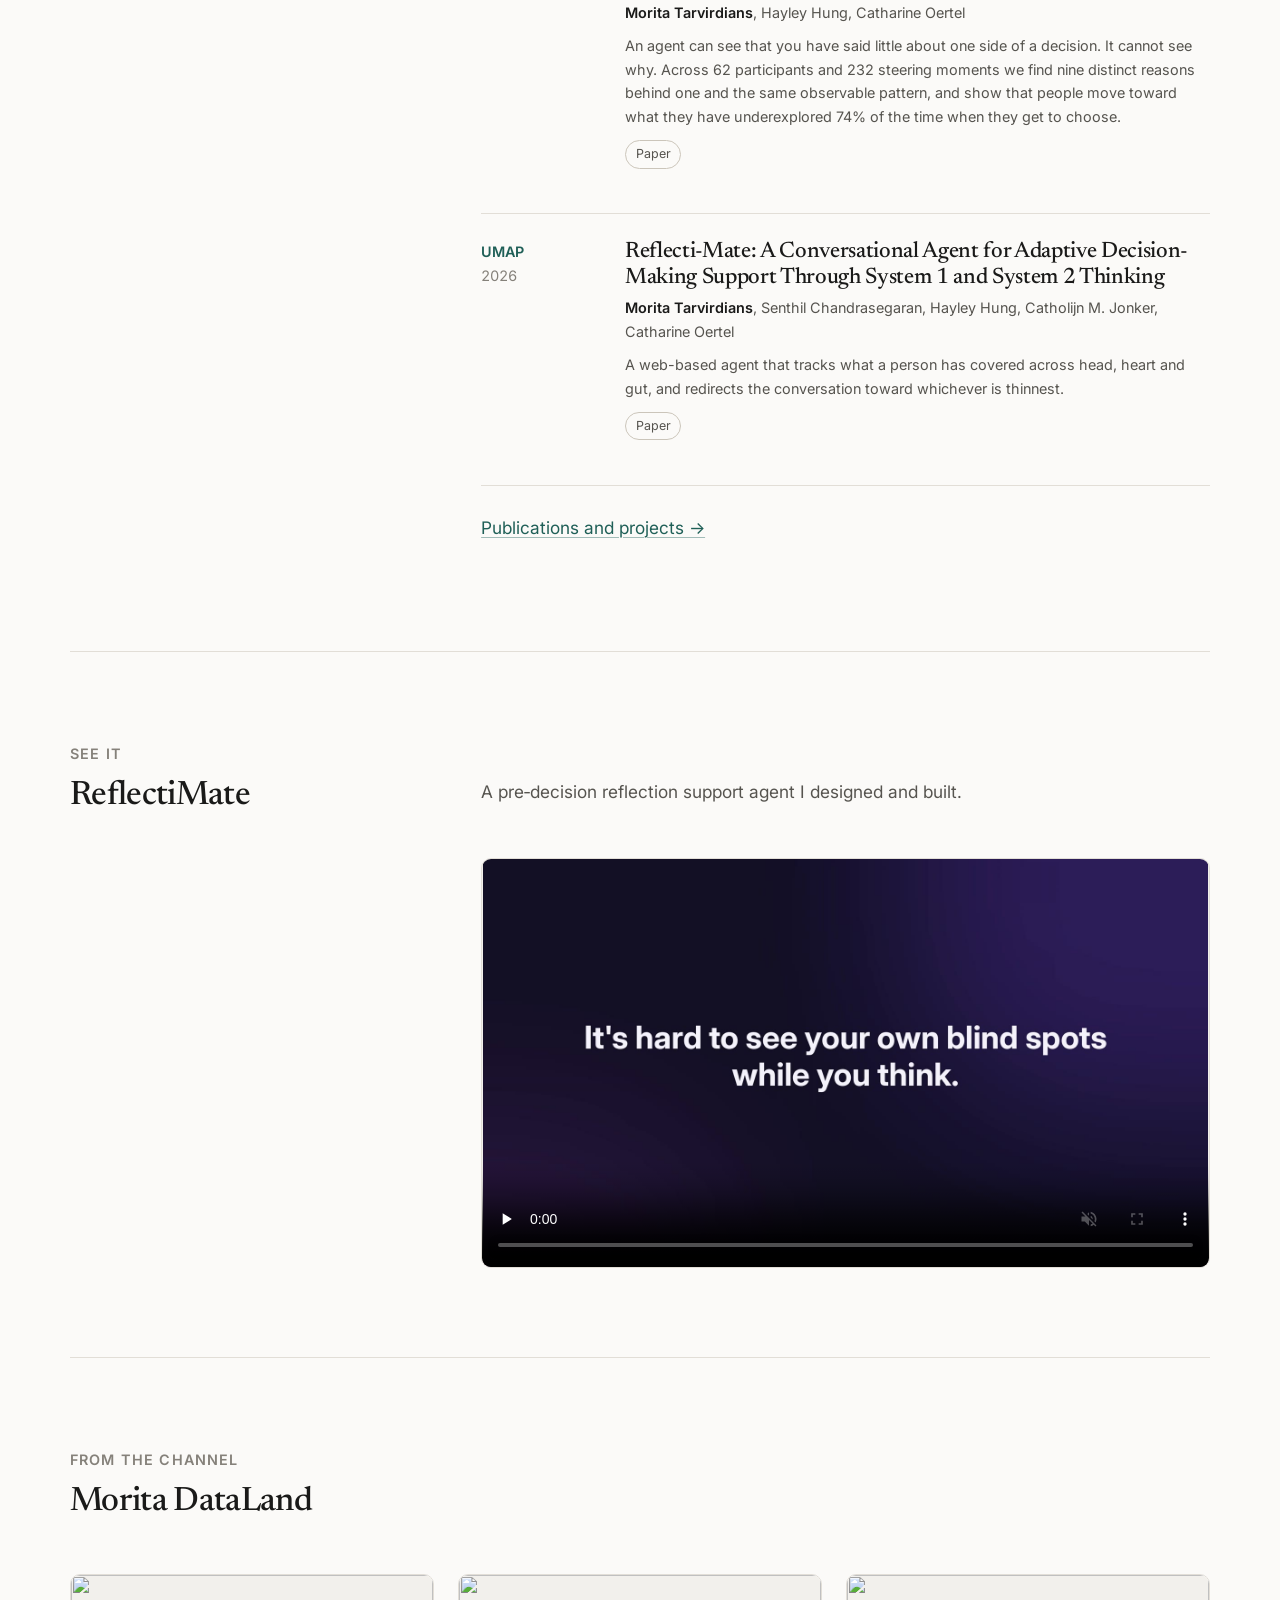
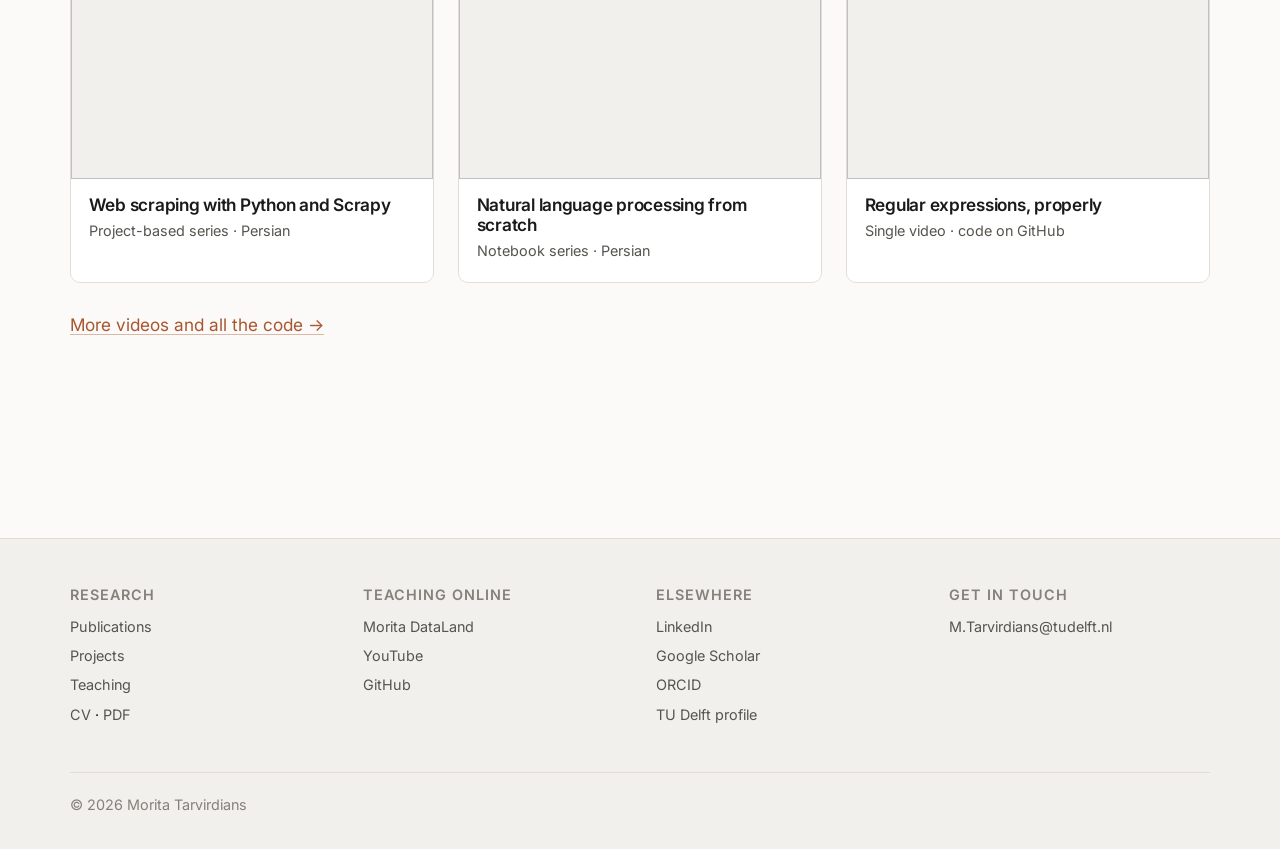
==== commit 35c8970e: "Updated" ====
--- a/index.html
+++ b/index.html
@@ -143,7 +143,7 @@
         <p class="eyebrow">PhD researcher, TU Delft</p>
         <h1>Can an AI hold up a mirror to your thinking without deciding for you?</h1>
         <p class="lede">
-          That is what my research builds and tests: conversational agents that help people think through
+          That is what my research builds and tests, conversational agents that help people think through
           hard decisions. I also teach data science as <strong>Morita DataLand</strong>.
         </p>
         <div class="btn-row">
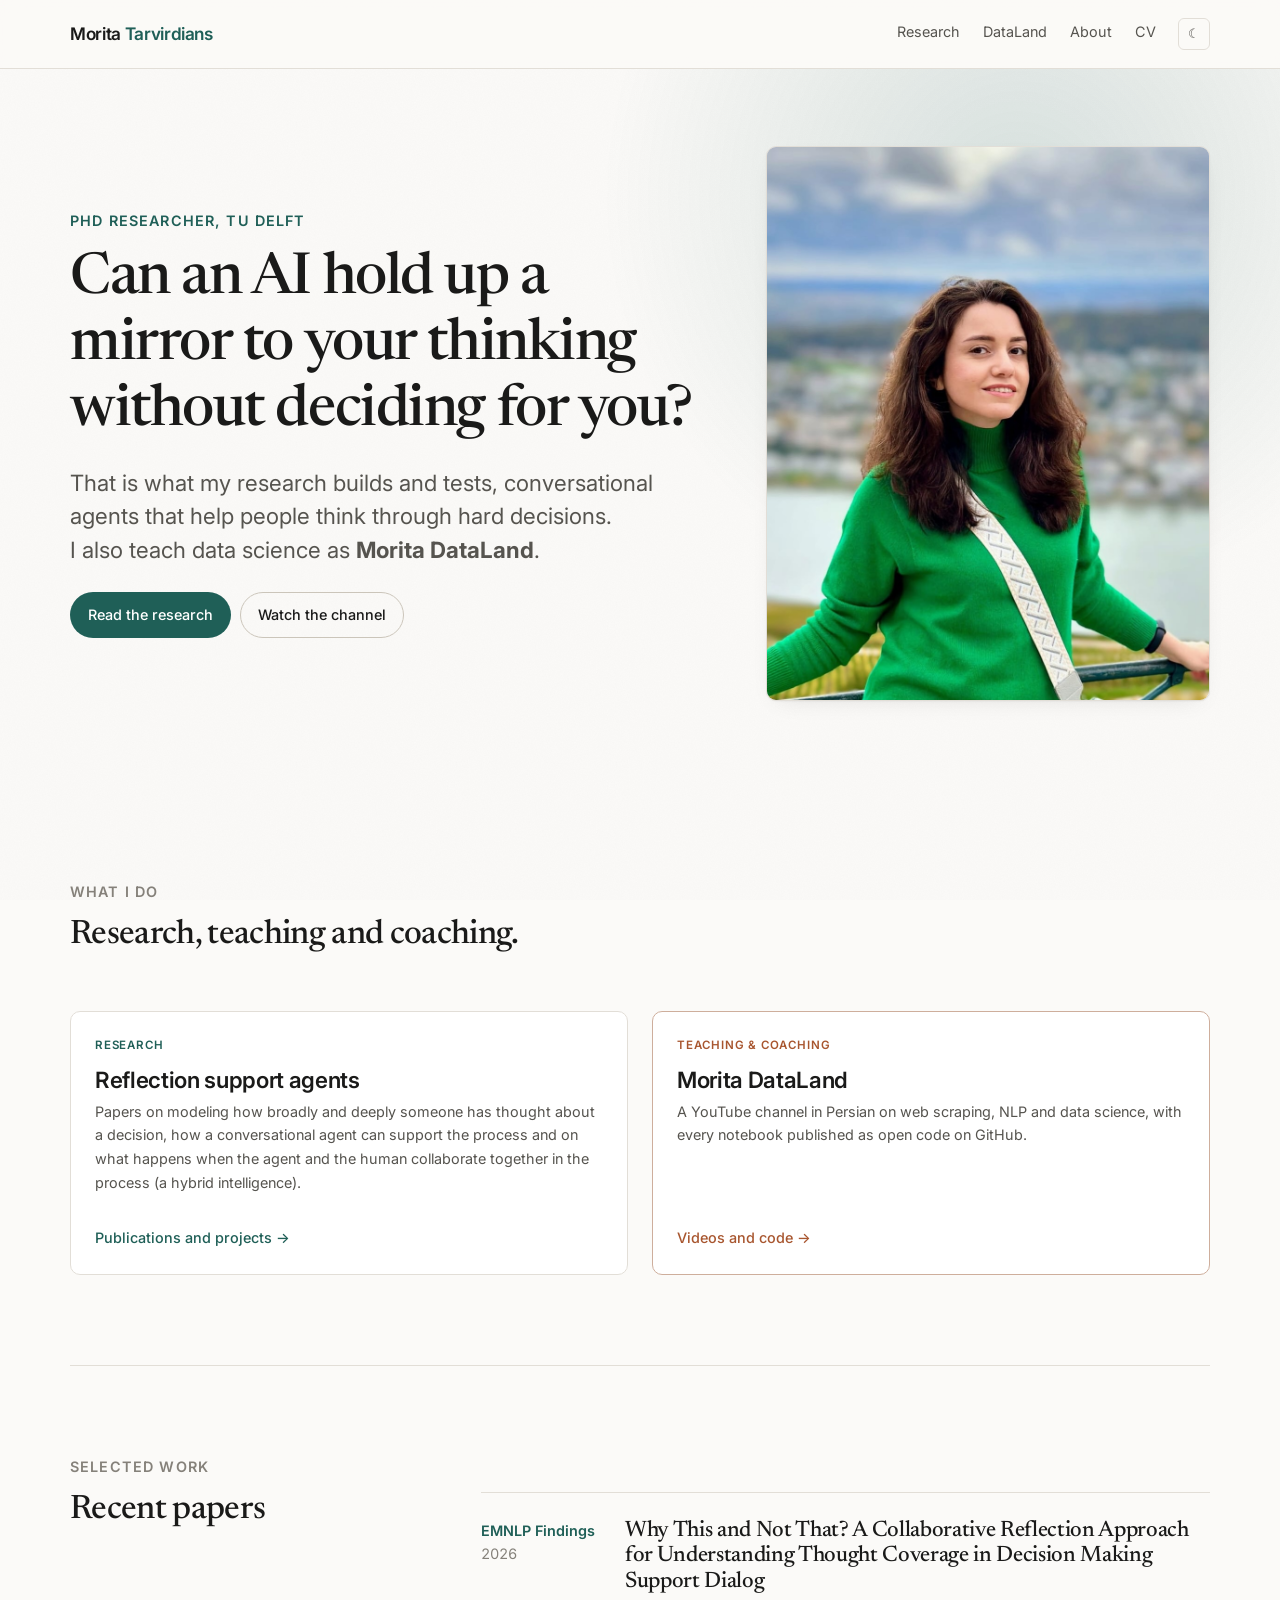
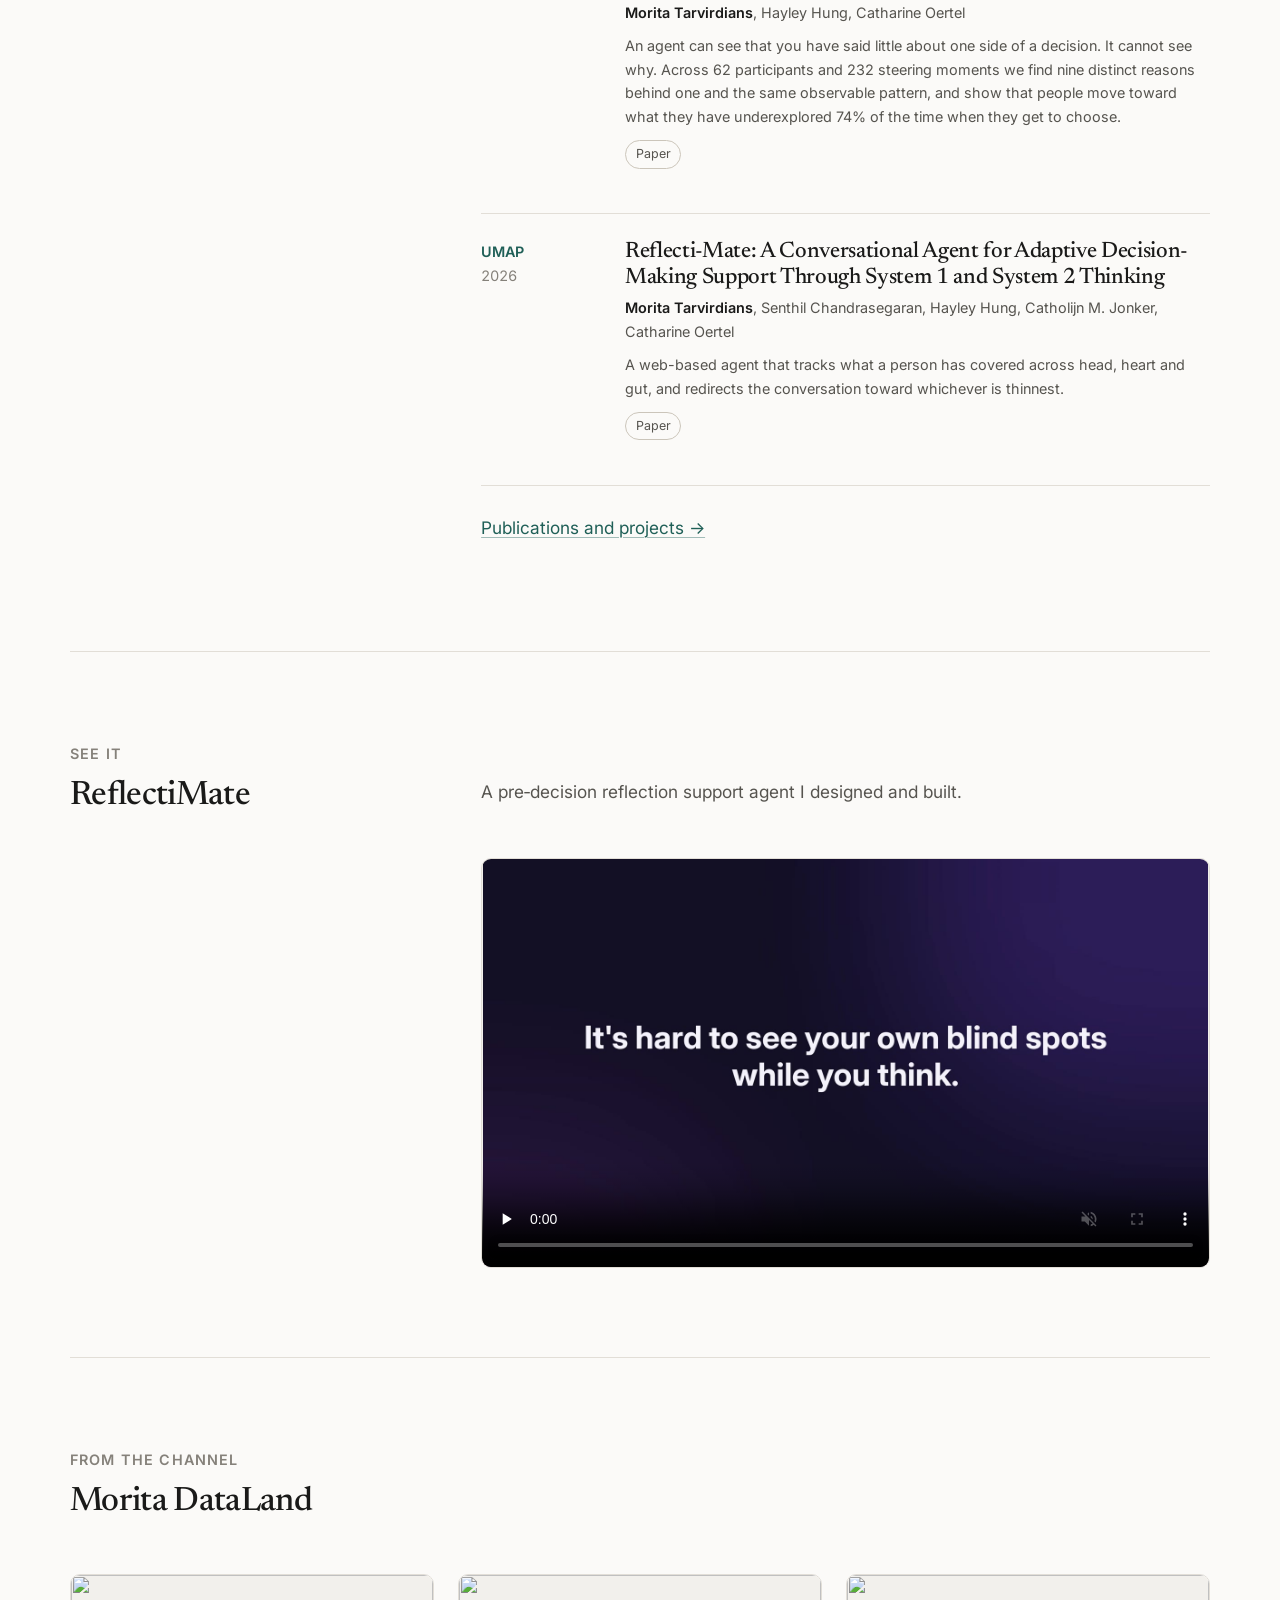
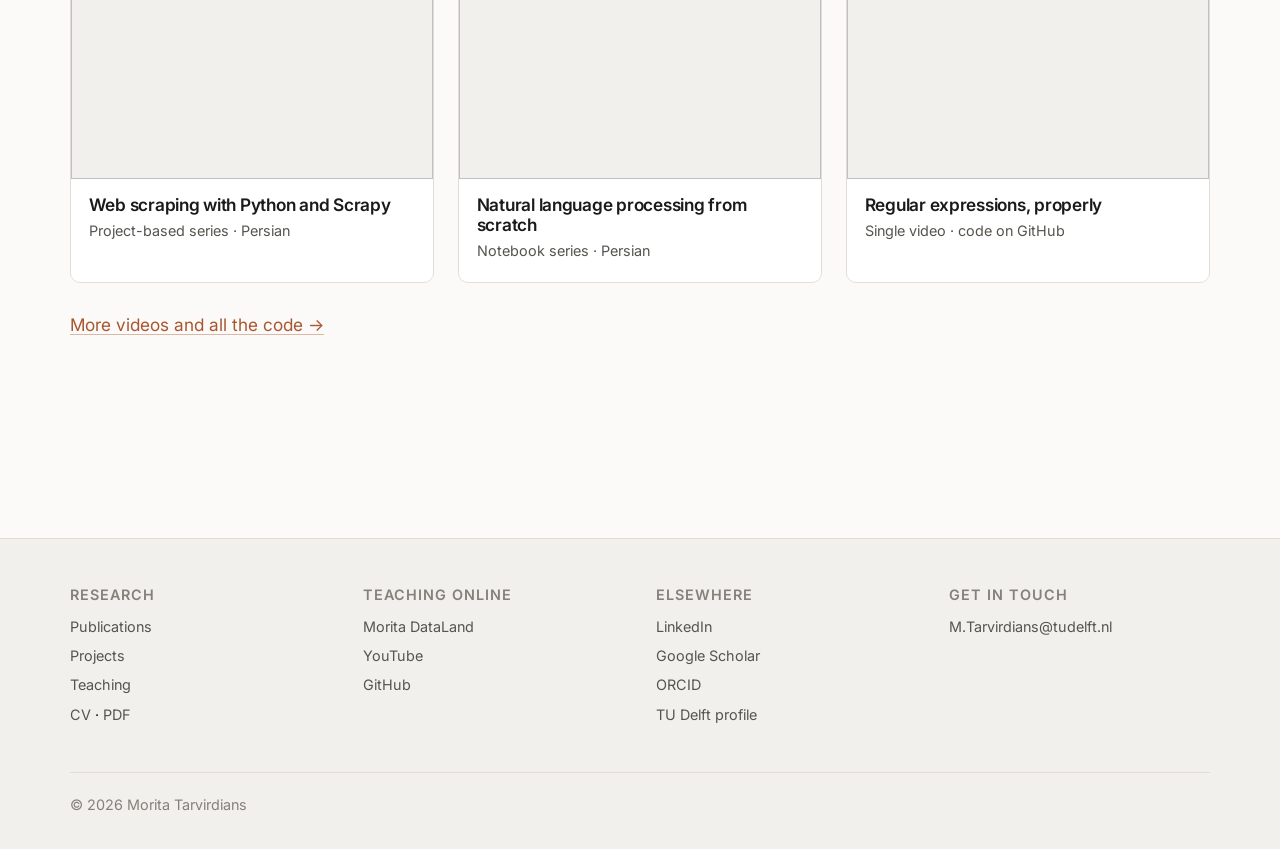
==== commit 1e959eb0: "Updated" ====
--- a/index.html
+++ b/index.html
@@ -144,7 +144,7 @@
         <h1>Can an AI hold up a mirror to your thinking without deciding for you?</h1>
         <p class="lede">
           That is what my research builds and tests, conversational agents that help people think through
-          hard decisions. I also teach data science as <strong>Morita DataLand</strong>.
+          hard decisions. <br>I also teach data science as <strong>Morita DataLand</strong>.
         </p>
         <div class="btn-row">
           <a class="btn btn--primary" href="/research.html">Read the research</a>
